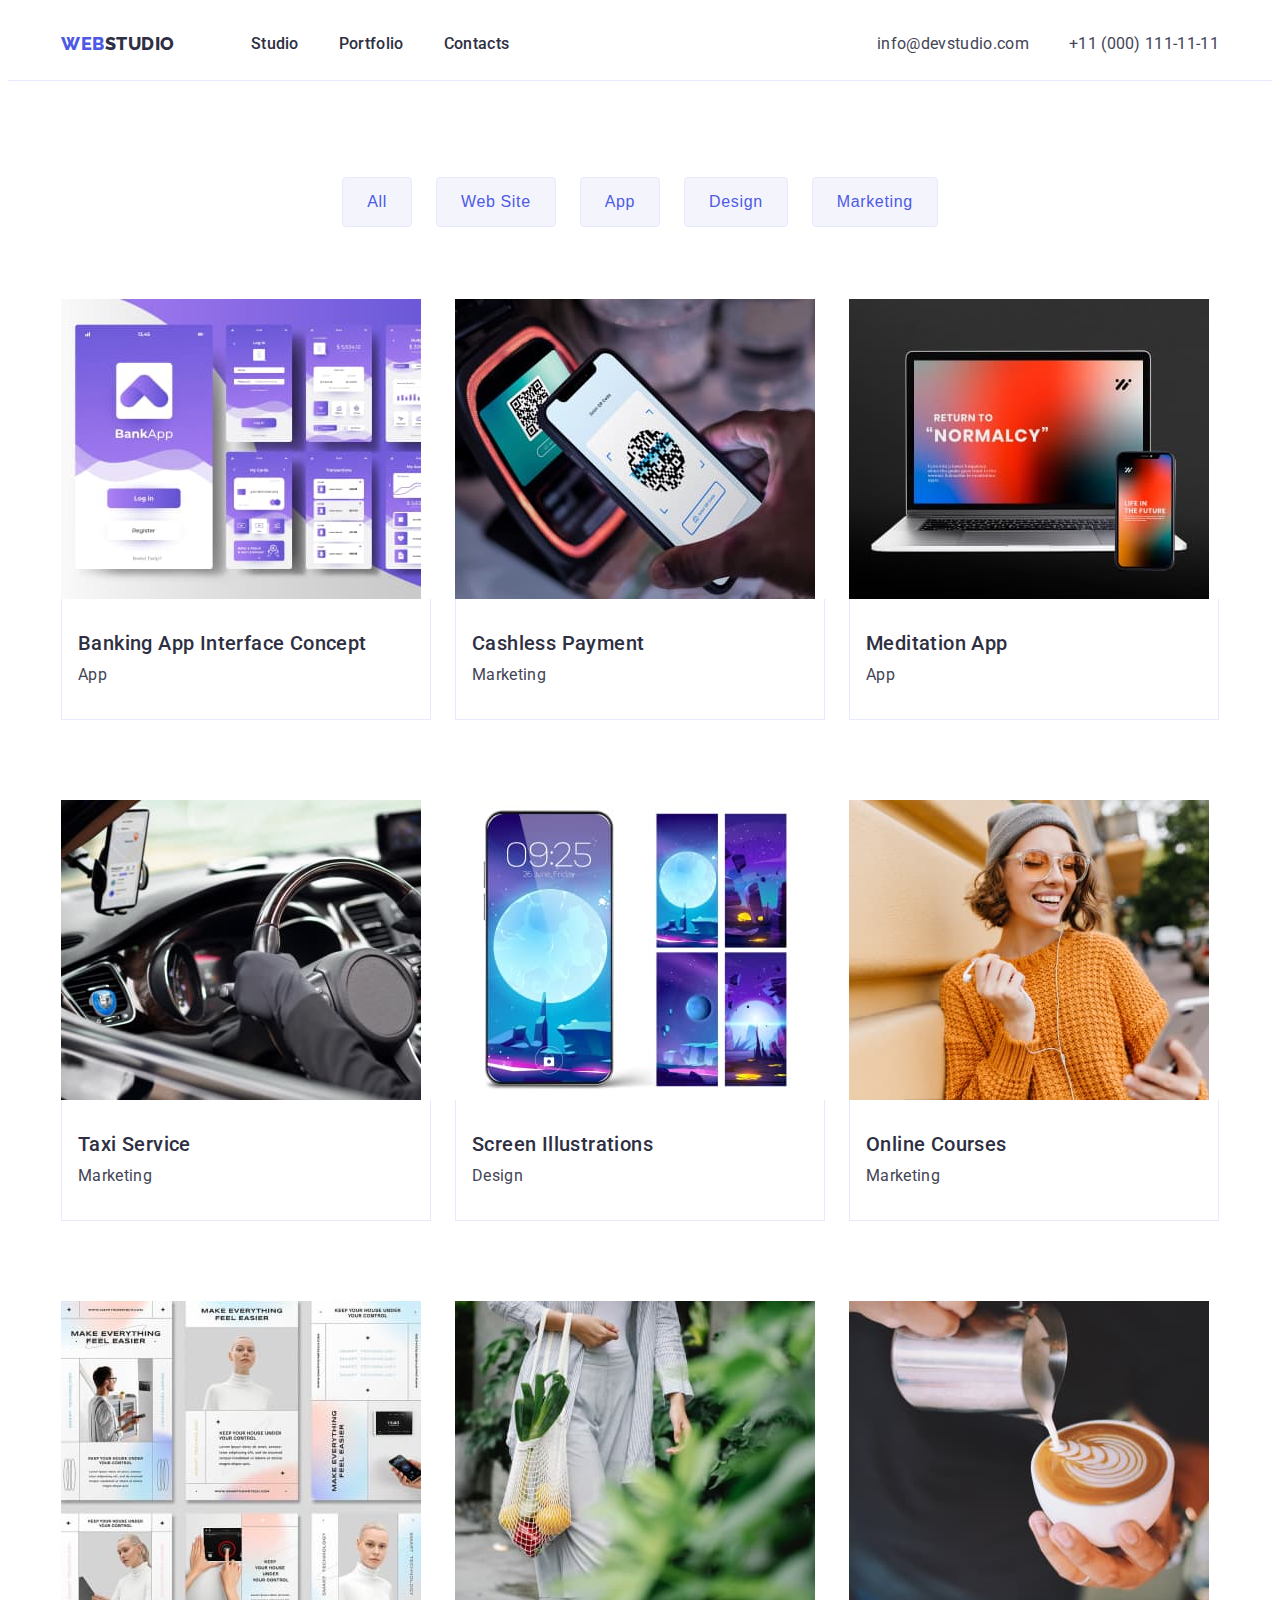
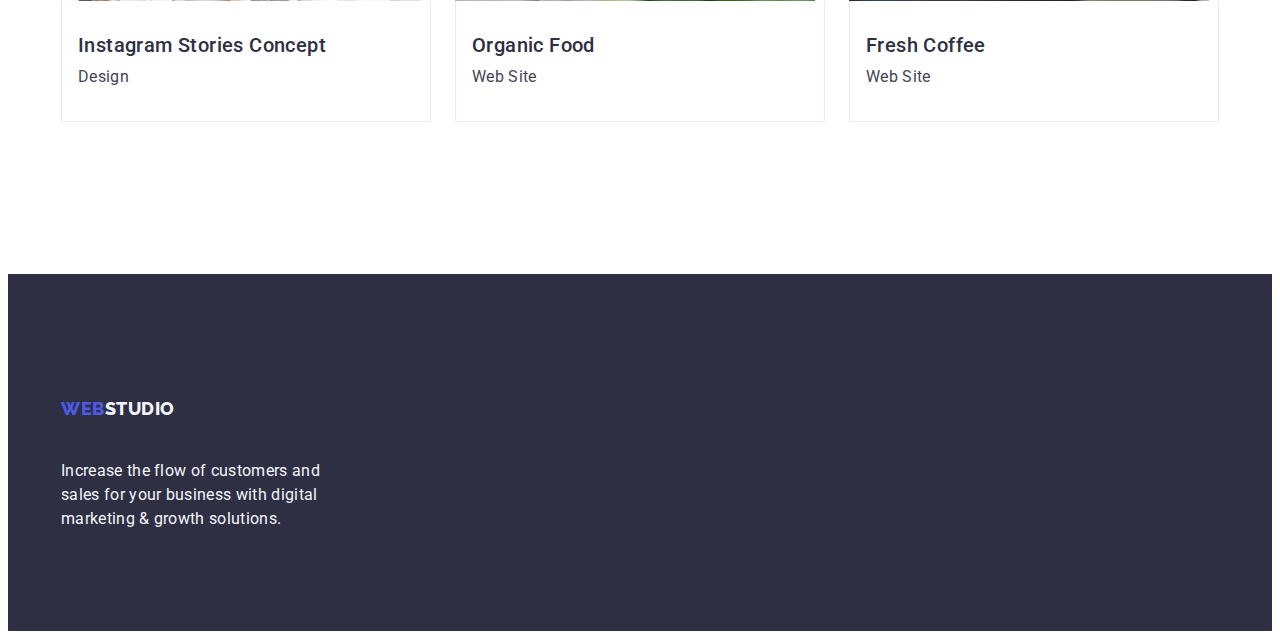
==== portfolio.html @ ce6504a1 "Initial commit" ====
<!DOCTYPE html>
<html lang="en">
  <head>
    <meta charset="UTF-8" />
    <meta name="viewport" content="width=device-width, initial-scale=1.0" />
    <link rel="preconnect" href="https://fonts.googleapis.com" />
    <link rel="preconnect" href="https://fonts.gstatic.com" crossorigin />
    <link href="https://fonts.googleapis.com/css2?family=Raleway:wght@800&family=Roboto:wght@400;500;700;900&display=swap"
      rel="stylesheet" />
      <link rel="stylesheet" href="https://cdnjs.cloudflare.com/ajax/libs/modern-normalize/2.0.0/modern-normalize.min.css"
        integrity="sha512-4xo8blKMVCiXpTaLzQSLSw3KFOVPWhm/TRtuPVc4WG6kUgjH6J03IBuG7JZPkcWMxJ5huwaBpOpnwYElP/m6wg=="
        crossorigin="anonymous" referrerpolicy="no-referrer" />
    <link rel="stylesheet" href="./css/styles.css" />
    <title>Document</title>
  </head>
  <body>
    <!--логотип, навігацію, меню користувача-->
  <header class="section-header">
    <div class="container header-container">
      <nav class="logo-list-container">
        <a class="logo link" href="./index.html">Web<span class="logo-dark">Studio</span></a>
  
        <ul class="list flex-cotainer-logo">
          <li class="list-text">
            <a class="link link-nav" href="./index.html">Studio</a>
          </li>
          <li class="list-text">
            <a class="link link-nav" href="./portfolio.html">Portfolio</a>
          </li>
          <li class="list-text"><a class="link link-nav" href="">Contacts</a></li>
        </ul>
      </nav>
      <address class="address">
        <ul class="flex-container-address">
          <li class="list-address">
            <a class="link link-address" href="mailto:info@devstudio.com">info@devstudio.com</a>
          </li>
          <li class="list-address">
            <a class="link link-address" href="tel:+110001111111">+11 (000) 111-11-11</a>
          </li>
        </ul>
      </address>
  
    </div>
  </header>

                         <!-- PORTFOLIO -->
    <main>
      <!-- PORTFOLIO FILTER -->
      <section class="section-portfolio">
        <div class="container container-portfolio">
        <h1 class="visually-hidden">Empty</h1>
        <ul class="list list-item-button">
          <li class="list-button"><button class="btn button-filter" type="button">All</button></li>
          <li class="list-button"><button class="btn button-filter" type="button">Web Site</button></li>
          <li class="list-button"><button class="btn button-filter" type="button">App</button></li>
          <li class="list-button"><button class="btn button-filter" type="button">Design</button></li>
          <li class="list-button">
            <button class="btn button-filter" type="button">Marketing</button>
          </li>
        </ul>

        <!-- PORTFOLIO PROJECT CARDS -->

        <ul class="list list-item-portfolio">
          <li class="list-box-portfolio">
            <a class="link" href="">
              <img
                src="./images/Port1.jpg"
                alt="Project Card 1"
                width="360"
                height="300"
              />
              <div class="portfolio-mark">
              <h2 class="portfolio-title">Banking App Interface Concept</h2>
              <p class="portfolio-title-text">App</p></div></a
            >
          </li>
          <li class="list-box-portfolio">
            <a class="link" href="">
              <img
                src="./images/Port2.jpg"
                alt="Project-Card-2"
                width="360"
                height="300"
              />
              <div class="portfolio-mark">
              <h2 class="portfolio-title">Cashless Payment</h2>
              <p class="portfolio-title-text">Marketing</p></div></a
            >
          </li>
          <li class="list-box-portfolio">
            <a class="link" href="">
              <img
                src="./images/Port3.jpg"
                alt="Project-Card-3"
                width="360"
                height="300"
              />
              <div class="portfolio-mark">
              <h2 class="portfolio-title">Meditation App</h2>
              <p class="portfolio-title-text">App</p></div></a
            >
          </li>
          <li class="list-box-portfolio">
            <a class="link" href="">
              <img
                src="./images/Port4.jpg"
                alt="Project-Card-4"
                width="360"
                height="300"
              />
              <div class="portfolio-mark">
              <h2 class="portfolio-title">Taxi Service</h2>
              <p class="portfolio-title-text">Marketing</p></div></a
            >
          </li>
          <li class="list-box-portfolio">
            <a class="link" href="">
              <img
                src="./images/Port5.jpg"
                alt="Project-Card-5"
                width="360"
                height="300"
              />
              <div class="portfolio-mark">
              <h2 class="portfolio-title">Screen Illustrations</h2>
              <p class="portfolio-title-text">Design</p></div></a
            >
          </li>
          <li class="list-box-portfolio">
            <a class="link" href="">
              <img
                src="./images/Port6.jpg"
                alt="Project-Card-6"
                width="360"
                height="300"
              />
              <div class="portfolio-mark">
              <h2 class="portfolio-title">Online Courses</h2>
              <p class="portfolio-title-text">Marketing</p></div></a
            >
          </li>
          <li class="list-box-portfolio">
            <a class="link" href="">
              <img
                src="./images/Port7.jpg"
                alt="Project-Card-7"
                width="360"
                height="300"
              />
              <div class="portfolio-mark">
              <h2 class="portfolio-title">Instagram Stories Concept</h2>
              <p class="portfolio-title-text">Design</p></div></a
            >
          </li>
          <li class="list-box-portfolio">
            <a class="link" href="">
              <img
                src="./images/Port8.jpg"
                alt="Project-Card-8"
                width="360"
                height="300"
              />
              <div class="portfolio-mark">
              <h2 class="portfolio-title">Organic Food</h2>
              <p class="portfolio-title-text">Web Site</p></div></a
            >
          </li>
          <li class="list-box-portfolio">
            <a class="link" href="">
              <img
                src="./images/Port9.jpg"
                alt="Project-Card-9"
                width="360"
                height="300"
              />
              <div class="portfolio-mark">
              <h2 class="portfolio-title">Fresh Coffee</h2>
              <p class="portfolio-title-text">Web Site</p></div></a
            >
          </li>
        </ul>
        </div>
      </section>
    </main>
                        <!-- FOOTER -->
    <!--копірайт, список посилань на соціальні мережі, контактні інформації-->
    <footer class="section-footer">
      <div class="container footer">
        <a class="logo logo-footer link" href="./index.html">Web<span class="logo-light">Studio</span></a>
        <p class="footer-text">
          Increase the flow of customers and sales for your business with digital
          marketing & growth solutions.
        </p>
      </div>
    </footer>
  </body>
</html>
---- css/styles.css ----
/* RESET START */
body {
    background-color: var(--background-color);
    font-family: 'Roboto', sans-serif;
    color: #434455;
} 

:root {
    --background-color: #FFFFFF;
    --color-brend: #4d5ae5;
    --color-brend-durck: #2e2f42;
    --color: #434455;
    --color-brend-light: #F4F4FD;
    --color-logo: #404bbf;
    --color-border: #E7E9FC;
}

h1, h2, h3, h4, h5, h6, p {
    margin: 0;
}
ol, ul {
    list-style: none;
    margin: 0;
    padding: 0;
}


img {
    display: block;
}


/* RESET END */

.container {
    width: 1158px;
    padding: 0 15px 0 15px;
    margin: 0 auto;
    
    
     

}

.btn {
        padding: 12px 24px;
        border-radius: 4px;
        border: 1px solid transparent;
        text-align: center;
        font-size: 16px;
        font-weight: 500;
        line-height: 1.5;
        letter-spacing: 0.04em;
        cursor: pointer;
}
           /* LOGO */

.section-header {
    border-bottom: 1px solid #e7e9fc;
}
.header-container {
    display: flex;
    justify-content: space-between;
    align-items: center;
}
        
.link {
    text-decoration: none;
}
.link-nav {
    display: block;
    padding: 24px 0;
    color: var(--color-brend-durck);
}
.list {
    display: flex;
    list-style: none;
    flex-wrap: wrap;
    gap: 24px;
}


.flex-cotainer-logo {
    gap: 40px;
    /* margin-right: 332px; */
}
.logo {
    color: var(--color-brend);
    font-family: 'Raleway', sans-serif;
    font-size: 18px;
    font-style: normal;
    font-weight: 800;
    line-height: 1.17;
    letter-spacing: 0.03em;
    text-transform: uppercase;
    padding: 24px 0;
    margin-right: 76px;
    
}

.logo-dark {
    color: var(--color-brend-durck);
}
.logo-light {
    color: #F4F4FD;
}
.logo-list-container {
    display: flex;
    align-items: center;

}

.logo:hover,
.logo-dark:hover,
.logo:focus,
.logo-dark:focus,
.link-nav:hover,
.link-nav:focus {
    color: var(--color-logo);
}

.footer:hover,
.logo:hover,
.footer:focus,
.logo:focus {color: var(--color-logo);
}


                  /* NAVIGATION */

.address {
    font-style: normal;
}
.flex-container-address {
    display: flex;
    margin-left: auto;
    gap: 40px;
}
.list-text {
    font-weight: 500;
    font-size: 16px;
    line-height: 1.5;
    letter-spacing: 0.02em;
    color: var(--color-brend-durck);
}

.list-address {
    
    font-size: 16px;
    line-height: 1.5;
    letter-spacing: 0.02em;
}
.link-address {
    display: block;
    padding: 24px 0px;
    color: var(--color);
}

.link-address:hover, 
.link-address:hover,
.link-address:focus, 
.link-adress:focus {
    color: #404bbf;
}



            /* FIRST SECTION */
   /* MAIN POSTER */

.section-first {
    padding: 188px 0;
    background-color: var(--color-brend-durck);
    
}
.main-box {
    display: block;
    /* padding-top: 188px;
    padding-bottom: 188px; */
    justify-content: center;
}

.main-title-bild {
        max-width: 496px;
        
        color: var(--WHITE, #FFF);
        text-align: center;
        font-size: 56px;
        font-style: normal;
        font-weight: 700;
        line-height: 1.07;
        letter-spacing: 0.02em;
        margin: 0 auto;
        margin-bottom: 48px;
        
        
}
.main-btn {
    display: block;
    min-width: 169px;
    height: 56px;
    border: none;
    background-color: #4D5AE5;
    color: #ffffff;
    padding: 16px 32px;  
    margin: 0 auto;
     
}

.main-btn:hover,
.main-btn:focus {
    background-color: #404BBF;
    cursor: pointer;
}     

               /* SECOND SECTION */

                  /* ABOUT US */

.section-second {
    padding: 120px 0;
    
}

.list-box-one {
    width: calc((100% - 24px * 3) / 4);


}
.visually-hidden {
    position: absolute;
    width: 1px;
    height: 1px;
    margin: -1px;
    border: 0;
    padding: 0;
    white-space: nowrap;
    clip-path: inset(100%);
    clip: rect(0 0 0 0);
    overflow: hidden;
}

.feature {
    text-align: center;
    font-weight: 500;
    font-size: 20px;
    line-height: 1.2;
    letter-spacing: 0.02em;
    color: var(--color-brend-durck);
    margin-bottom: 8px;
}
.feature-abot {
    text-align: left;
}
.feature-text {
    font-size: 16px;
    line-height: 1.5;
    letter-spacing: 0.02em;
    color: var(--color);
}





              /* THIRD SECTION */

             /* our mission */

.section-third {
    padding-bottom: 120px;
    
}
.our-mission-box {
    display: block;
        
}
.list-box {
    gap: 16px;
}

.list-box-promoution {
    width: calc((100% - 3 * 16px) / 3);
}
               



               /* FOURTH SECTION */

                  /* OUR TEAM */


.section-fourth {
    padding: 120px 0;
    background-color: var(--color-brend-light);
}
.our-team-container {
    display: block;
}

.our-tem-promoution {
    font-size: 36px;
    line-height: 1.11;
    text-align: center;
    letter-spacing: 0.02em;
    text-transform: capitalize;
    color: var(--color-brend-durck);
    margin-bottom: 72px;
}


.list-team-person {
    border-radius: 0px 0px 4px 4px;
    background-color: #FFFFFF;
    width: calc((100% - 24px * 3) / 4);
 
}
.info-team {
    padding: 32px 0;

}

.our-team-text {
    text-align: center;
    font-size: 16px;
    line-height: 1.5;
    letter-spacing: 0.02em;
    color: var(--color);
}

 /* FOOTER */
 
.section-footer {
    display: flex;
    padding: 100px 0;
    background-color: var(--color-brend-durck);
    justify-content: left;
}
 
.footer {
    
    display: block;

    
}

.logo-footer {
    display: inline-block;
    margin-bottom: 16px;
}
 .link-logo-light {
     color: #f4f4fd;
 }

 .footer-text {
    max-width: 264px;
    line-height: 1.5;
    color: var(--color-brend-light);
    letter-spacing: 0.02em;
 }
    
        /* BUTTONS */
        
.section-portfolio {
    display: block;
    padding-top: 96px;
    padding-bottom: 120px;
}
.container-portfolio {
    display: block;
    
}


.button-filter {
    background-color: var(--color-brend-light);
    color: var(--color-brend);
    border-color:  var(--color-border);
    
}
.list-item-button {
    display: flex;
    /* margin-top: 96px; */
    margin-bottom: 72px; 
    justify-content: center;
    
}
.list-button {
    /* width: calc((100% - 24px * 4) / 5); */
   }

.list-item-portfolio {
        column-gap: 24px;
        row-gap: 48px;
        justify-content: center;
        /* margin-bottom: 120px; */
}
.button-filter:hover,
.button-filter:focus {
    background: var(--OCEAN, #404BBF);
    color: #FFFFFF;
    border-color: transparent;
}

               /* LIST PORTFOLIO */


.list-box-portfolio {
    display: block;
    justify-content: center;
    padding-bottom: 32px;
    width: calc((100% - 24px * 2) / 3);
}


 .portfolio-title {
     font-weight: 500;
     font-size: 20px;
     line-height: 1.2;
     letter-spacing: 0.02em;
     color: var(--color-brend-durck);
     margin-bottom: 8px;
 }
 .portfolio-mark {
    padding: 32px 16px;
    border: 1px solid #e7e9fc;
    border-top: none;
 }

 .portfolio-title-text {
     font-size: 16px;
     line-height: 1.5;
     letter-spacing: 0.02em;
     color: var(--color);
 }


.we-are-title {
    font-weight: 500;
    font-size: 20px;
    line-height: 1.2;
    letter-spacing: 0.02em;
    color: var(--color-brend-durck);
}
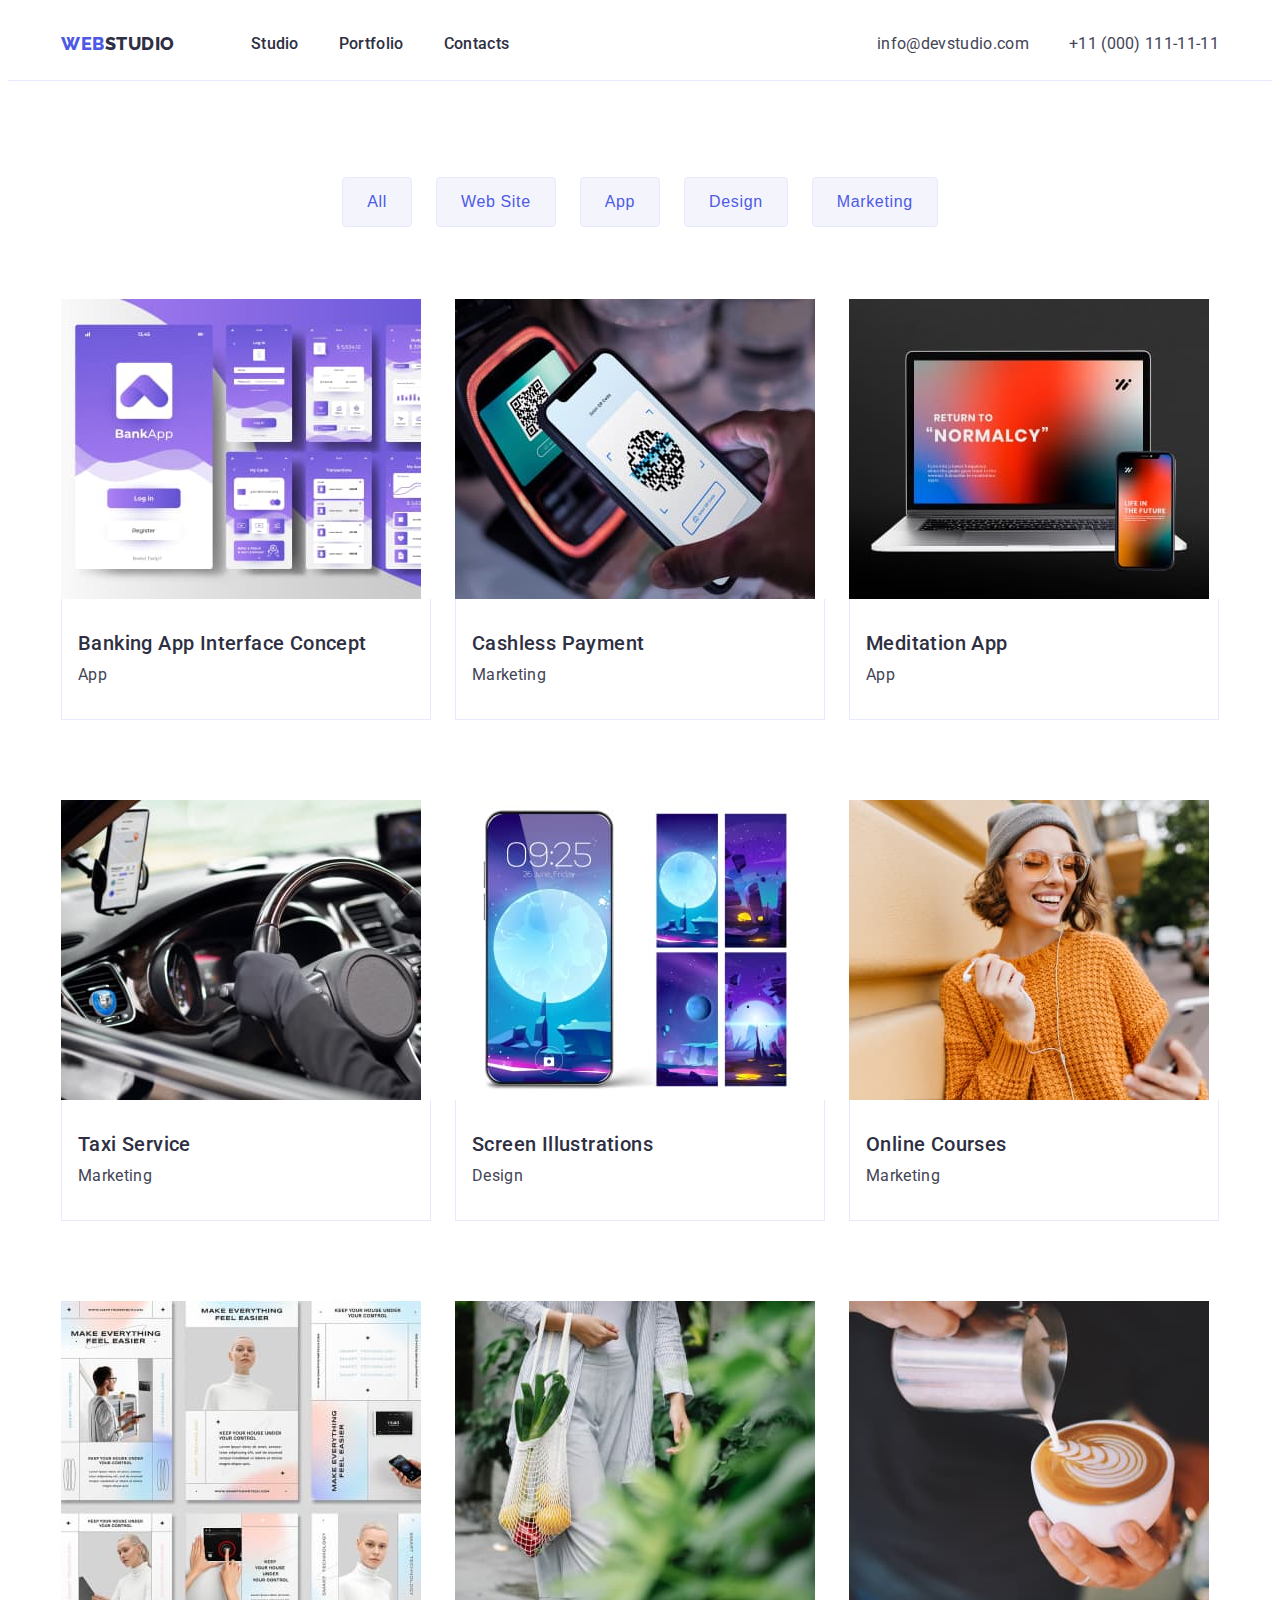
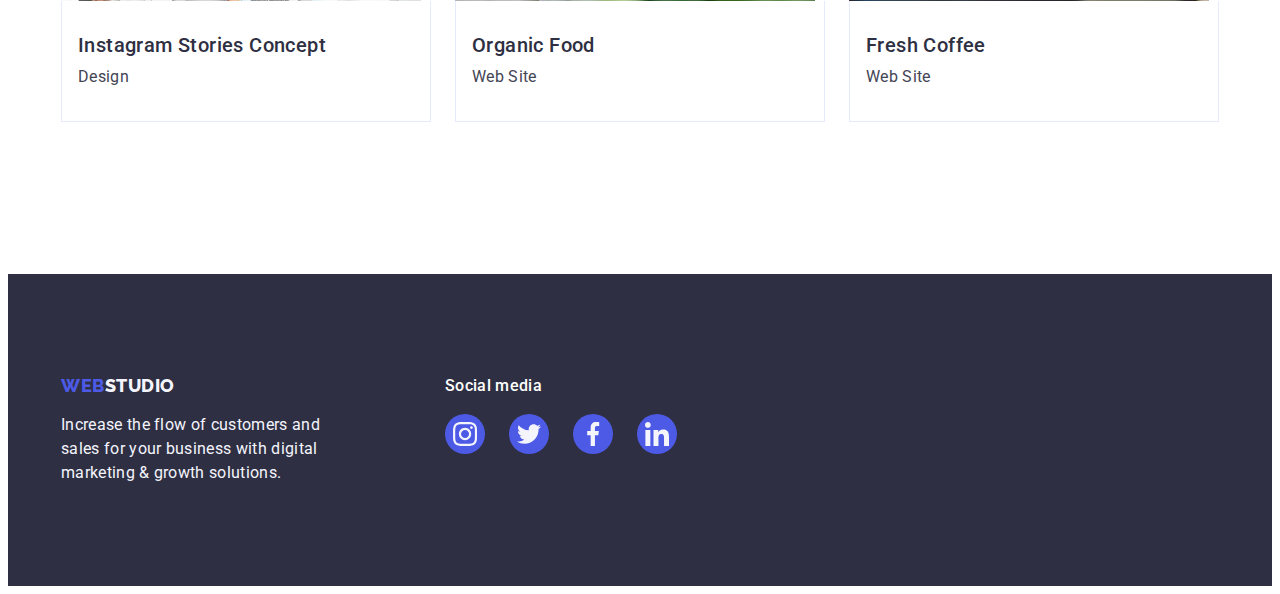
==== commit ffb9be63: "hw4-finished page 1" ====
--- a/portfolio.html
+++ b/portfolio.html
@@ -15,7 +15,7 @@
   </head>
   <body>
     <!--логотип, навігацію, меню користувача-->
-  <header class="section-header">
+  <header class="section section-header">
     <div class="container header-container">
       <nav class="logo-list-container">
         <a class="logo link" href="./index.html">Web<span class="logo-dark">Studio</span></a>
@@ -47,7 +47,7 @@
                          <!-- PORTFOLIO -->
     <main>
       <!-- PORTFOLIO FILTER -->
-      <section class="section-portfolio">
+      <section class="section section-portfolio">
         <div class="container container-portfolio">
         <h1 class="visually-hidden">Empty</h1>
         <ul class="list list-item-button">
@@ -186,13 +186,40 @@
     </main>
                         <!-- FOOTER -->
     <!--копірайт, список посилань на соціальні мережі, контактні інформації-->
-    <footer class="section-footer">
-      <div class="container footer">
-        <a class="logo logo-footer link" href="./index.html">Web<span class="logo-light">Studio</span></a>
-        <p class="footer-text">
-          Increase the flow of customers and sales for your business with digital
-          marketing & growth solutions.
-        </p>
+    <footer class="section section-footer">
+      <div class="container container-footer">
+        <div class="footer">
+          <a class="logo logo-footer link" href="./index.html">Web<span class="logo-light">Studio</span></a>
+          <p class="footer-text">
+            Increase the flow of customers and sales for your business with digital
+            marketing & growth solutions.
+          </p>
+        </div>
+        <div class="footer">
+          <p class="footer-text-social">Social media</p>
+          <ul class="list list-footer">
+            <li class="social-item-footer">
+              <svg class="social-icon" width="24" height="24">
+                <use href="./images/icons.svg#icon-instagram"></use>
+              </svg>
+            </li>
+            <li class="social-item-footer">
+              <svg class="social-icon" width="24" height="24">
+                <use href="./images/icons.svg#icon-twitter"></use>
+              </svg>
+            </li>
+            <li class="social-item-footer">
+              <svg class="social-icon" width="24" height="24">
+                <use href="./images/icons.svg#icon-facebook"></use>
+              </svg>
+            </li>
+            <li class="social-item-footer">
+              <svg class="social-icon" width="24" height="24">
+                <use href="./images/icons.svg#icon-linkedin"></use>
+              </svg>
+            </li>
+          </ul>
+        </div>
       </div>
     </footer>
   </body>
--- a/css/styles.css
+++ b/css/styles.css
@@ -14,6 +14,9 @@
     --color-brend-light: #F4F4FD;
     --color-logo: #404bbf;
     --color-border: #E7E9FC;
+    --color-gray: rgba(46, 47, 66, 0.70);
+    --color-icon: #8e8f99;
+    --color-sotial-footer: #31d0aa;
 }
 
 h1, h2, h3, h4, h5, h6, p {
@@ -30,19 +33,25 @@
     display: block;
 }
 
-
+.icon-big {
+    margin: 0 auto;
+}
+.icons-box {
+    display: flex;
+    justify-content: center;
+    align-items: center;
+}
 /* RESET END */
 
 .container {
     width: 1158px;
     padding: 0 15px 0 15px;
     margin: 0 auto;
-    
-    
-     
-
-}
-
+}
+.section {
+    max-width: 1440px;
+    margin: 0 auto;
+}
 .btn {
         padding: 12px 24px;
         border-radius: 4px;
@@ -83,7 +92,7 @@
 
 .flex-cotainer-logo {
     gap: 40px;
-    /* margin-right: 332px; */
+   
 }
 .logo {
     color: var(--color-brend);
@@ -172,12 +181,14 @@
 .section-first {
     padding: 188px 0;
     background-color: var(--color-brend-durck);
-    
+    background-image: linear-gradient(var(--color-gray), var(--color-gray) ), url('../images/people-office\ 1.jpg');
+    background-repeat: no-repeat;
+    background-position: center;
+    background-size: cover;
 }
 .main-box {
     display: block;
-    /* padding-top: 188px;
-    padding-bottom: 188px; */
+ 
     justify-content: center;
 }
 
@@ -205,6 +216,7 @@
     color: #ffffff;
     padding: 16px 32px;  
     margin: 0 auto;
+    box-shadow: 0px 4px 4px 0px rgba(0, 0, 0, 0.15);
      
 }
 
@@ -222,8 +234,16 @@
     padding: 120px 0;
     
 }
-
+.icons-box-one {
+    width: 264px;
+    height: 112px;
+    margin-bottom: 8px;
+    border-radius: 4px;
+    background-color: var(--color-brend-light);
+    
+}
 .list-box-one {
+    display: block;
     width: calc((100% - 24px * 3) / 4);
 
 
@@ -315,21 +335,69 @@
     border-radius: 0px 0px 4px 4px;
     background-color: #FFFFFF;
     width: calc((100% - 24px * 3) / 4);
+    box-shadow: 0px 2px 1px 0px  rgba(46, 47, 66, 0.08), 0px 1px 1px 0px rgba(46, 47, 66, 0.16), 0px 1px 6px 0px rgba(46, 47, 66, 0.08);
  
 }
 .info-team {
     padding: 32px 0;
 
 }
-
+.list-icons {
+    display: flex;
+    justify-content: center;
+
+}
+.social-item {
+    display: flex;
+    justify-content: center;
+    align-items: center;
+    width: 40px;
+    height: 40px;
+    border-radius: 50%;
+    background-color: #4D5AE5;
+}
 .our-team-text {
     text-align: center;
     font-size: 16px;
     line-height: 1.5;
     letter-spacing: 0.02em;
     color: var(--color);
-}
-
+    margin-bottom: 8px;
+}
+.social-icon {
+   fill: var(--color-brend-light)   
+}
+.social-item:hover,
+.social-item:focus{
+    background-color: var(--color-logo);
+}
+
+/* SECTION COSTUMERS */
+
+.costumerc-item {
+    width: 168px;
+    height: 88px; 
+}
+.costumers-link {
+    display: flex;
+    width: 100%;
+    height: 100%;
+    color: var(--color-icon);
+    justify-content: center;
+    align-items: center;
+    border-radius: 4px;
+    border: 1px solid var(--color-icon);
+}
+.costumers-icon {
+    
+    fill: currentColor;
+}
+
+.costumers-link:hover,
+.costumers-link:focus {
+    color: var(--color-logo);
+    border: 1px solid var(--color-logo);
+}
  /* FOOTER */
  
 .section-footer {
@@ -337,21 +405,29 @@
     padding: 100px 0;
     background-color: var(--color-brend-durck);
     justify-content: left;
+    align-items: center;
+}
+.container-footer {
+    display: flex;
+    justify-content: left;
+    align-items: center;
+    gap: 120px;
 }
  
-.footer {
-    
-    display: block;
-
-    
+.footer {    
+    display: block;   
 }
 
 .logo-footer {
     display: inline-block;
+    padding: 0 0;
     margin-bottom: 16px;
 }
  .link-logo-light {
      color: #f4f4fd;
+ }
+ .list-footer {
+    margin-bottom: 32px;
  }
 
  .footer-text {
@@ -360,6 +436,31 @@
     color: var(--color-brend-light);
     letter-spacing: 0.02em;
  }
+ .footer-text-social {
+    color: var(--background-color);
+    font-size: 16px;
+    font-weight: 500;
+    line-height: 24px;
+    letter-spacing: 0.32px;
+    margin-bottom: 16px;
+ }
+ .social-item-footer {
+    display: flex;
+    justify-content: center;
+    align-items: center;
+    width: 40px;
+    height: 40px;
+    border-radius: 50%;
+    background-color: var(--color-brend);
+ }
+
+ .social-item-footer:hover,
+ .social-item-footer:focus {
+    background-color: var(--color-sotial-footer);
+
+ }
+
+ 
     
         /* BUTTONS */
         
@@ -382,20 +483,17 @@
 }
 .list-item-button {
     display: flex;
-    /* margin-top: 96px; */
     margin-bottom: 72px; 
     justify-content: center;
     
 }
-.list-button {
-    /* width: calc((100% - 24px * 4) / 5); */
-   }
+
 
 .list-item-portfolio {
         column-gap: 24px;
         row-gap: 48px;
         justify-content: center;
-        /* margin-bottom: 120px; */
+    
 }
 .button-filter:hover,
 .button-filter:focus {
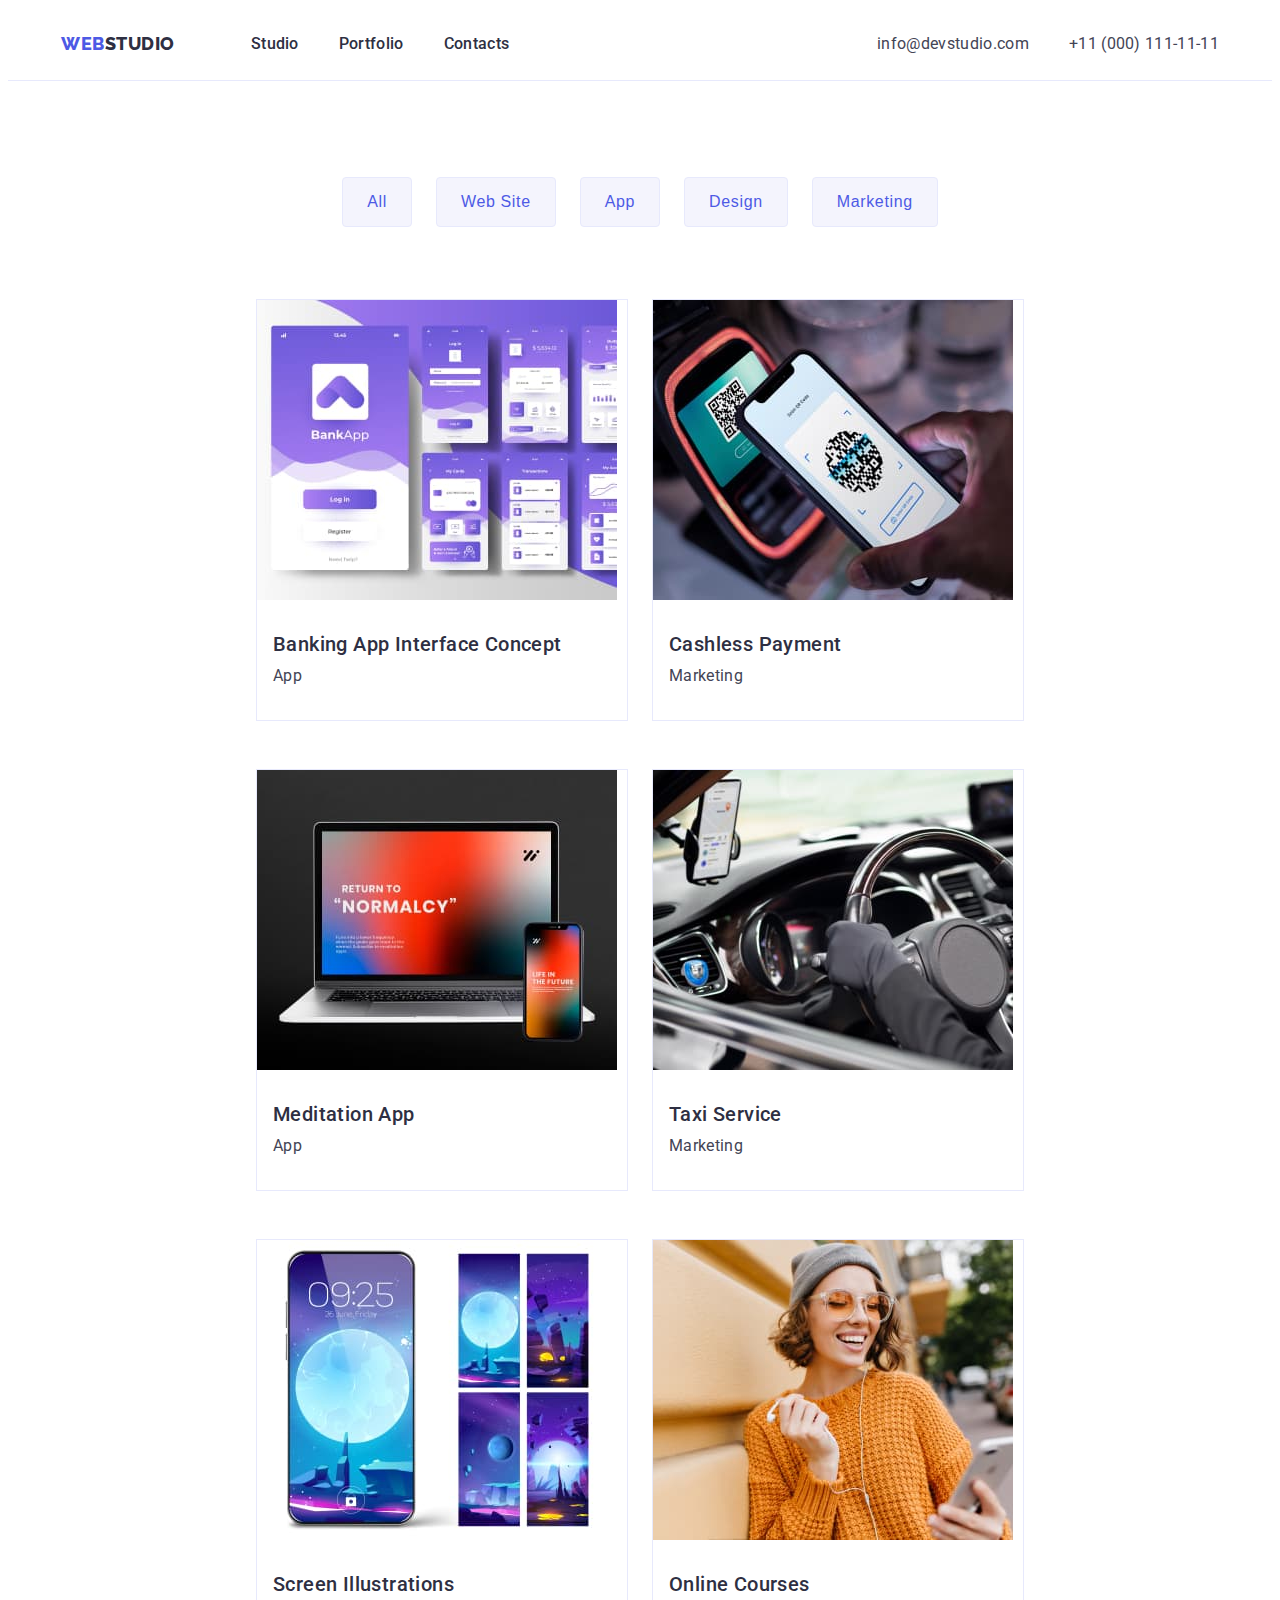
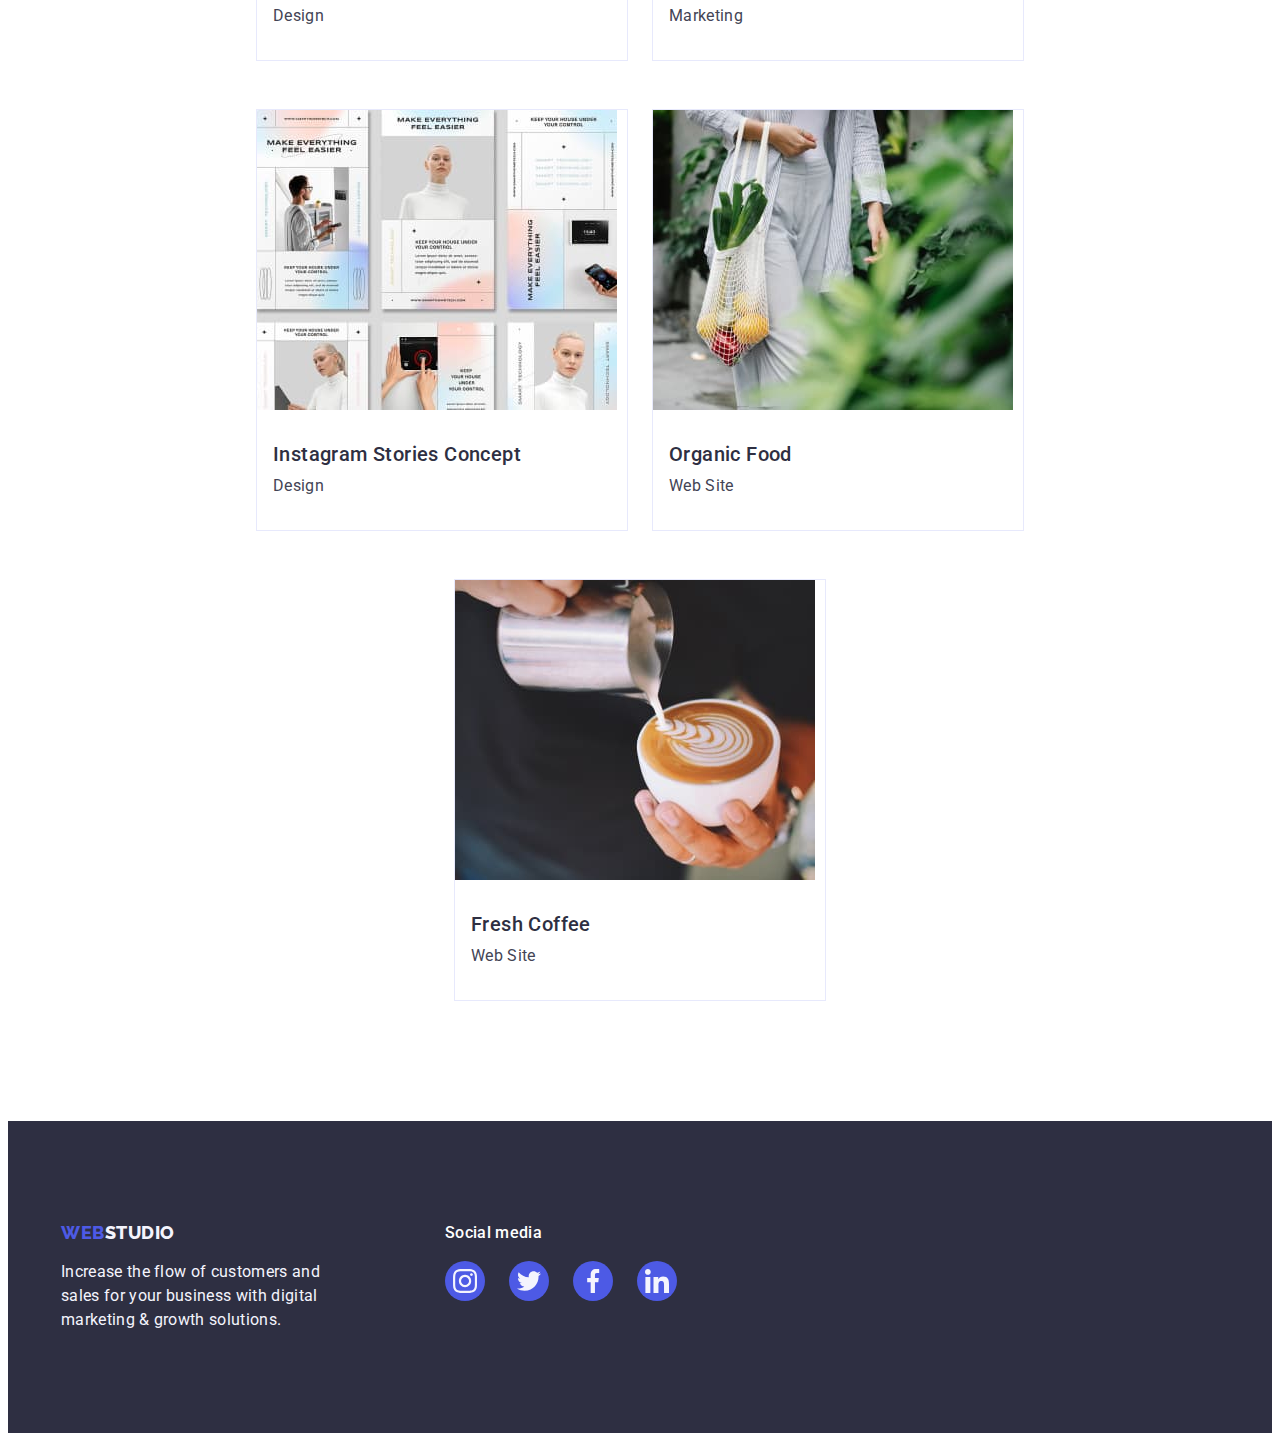
==== commit 3fc971bf: "hw4-overlay" ====
--- a/portfolio.html
+++ b/portfolio.html
@@ -65,25 +65,44 @@
         <ul class="list list-item-portfolio">
           <li class="list-box-portfolio">
             <a class="link" href="">
-              <img
+               <div class="portfolio-wrapper">
+                <img 
                 src="./images/Port1.jpg"
                 alt="Project Card 1"
                 width="360"
                 height="300"
               />
+                <div class="overlay">
+                 <p class="overlay-text">
+                  14 Stylish and User-Friendly App Design Concepts · Task Manager App · Calorie Tracker App · Exotic Fruit Ecommerce App ·
+                  Cloud Storage App
+                 </p>
+                </div>
+               </div>
               <div class="portfolio-mark">
               <h2 class="portfolio-title">Banking App Interface Concept</h2>
-              <p class="portfolio-title-text">App</p></div></a
-            >
-          </li>
-          <li class="list-box-portfolio">
-            <a class="link" href="">
+              <p class="portfolio-title-text">App</p>
+            </div>
+            </a
+            >
+          </li>
+          <li class="list-box-portfolio">
+            <a class="link" href="">
+              <div class="portfolio-wrapper">
               <img
                 src="./images/Port2.jpg"
                 alt="Project-Card-2"
                 width="360"
                 height="300"
               />
+              <div class="overlay">
+                <p class="overlay-text">
+                  14 Stylish and User-Friendly App Design Concepts · Task Manager App · Calorie Tracker App · Exotic Fruit Ecommerce
+                  App ·
+                  Cloud Storage App
+                </p>
+              </div>
+              </div>
               <div class="portfolio-mark">
               <h2 class="portfolio-title">Cashless Payment</h2>
               <p class="portfolio-title-text">Marketing</p></div></a
@@ -91,12 +110,21 @@
           </li>
           <li class="list-box-portfolio">
             <a class="link" href="">
+              <div class="portfolio-wrapper">
               <img
                 src="./images/Port3.jpg"
                 alt="Project-Card-3"
                 width="360"
                 height="300"
               />
+              <div class="overlay">
+                <p class="overlay-text">
+                  14 Stylish and User-Friendly App Design Concepts · Task Manager App · Calorie Tracker App · Exotic Fruit Ecommerce
+                  App ·
+                  Cloud Storage App
+                </p>
+              </div>
+              </div>
               <div class="portfolio-mark">
               <h2 class="portfolio-title">Meditation App</h2>
               <p class="portfolio-title-text">App</p></div></a
@@ -104,12 +132,21 @@
           </li>
           <li class="list-box-portfolio">
             <a class="link" href="">
+              <div class="portfolio-wrapper">
               <img
                 src="./images/Port4.jpg"
                 alt="Project-Card-4"
                 width="360"
                 height="300"
               />
+              <div class="overlay">
+                <p class="overlay-text">
+                  14 Stylish and User-Friendly App Design Concepts · Task Manager App · Calorie Tracker App · Exotic Fruit Ecommerce
+                  App ·
+                  Cloud Storage App
+                </p>
+              </div>
+              </div>
               <div class="portfolio-mark">
               <h2 class="portfolio-title">Taxi Service</h2>
               <p class="portfolio-title-text">Marketing</p></div></a
@@ -117,12 +154,21 @@
           </li>
           <li class="list-box-portfolio">
             <a class="link" href="">
+              <div class="portfolio-wrapper">
               <img
                 src="./images/Port5.jpg"
                 alt="Project-Card-5"
                 width="360"
                 height="300"
               />
+              <div class="overlay">
+                <p class="overlay-text">
+                  14 Stylish and User-Friendly App Design Concepts · Task Manager App · Calorie Tracker App · Exotic Fruit Ecommerce
+                  App ·
+                  Cloud Storage App
+                </p>
+              </div>
+              </div>
               <div class="portfolio-mark">
               <h2 class="portfolio-title">Screen Illustrations</h2>
               <p class="portfolio-title-text">Design</p></div></a
@@ -130,12 +176,21 @@
           </li>
           <li class="list-box-portfolio">
             <a class="link" href="">
+              <div class="portfolio-wrapper">
               <img
                 src="./images/Port6.jpg"
                 alt="Project-Card-6"
                 width="360"
                 height="300"
               />
+              <div class="overlay">
+                <p class="overlay-text">
+                  14 Stylish and User-Friendly App Design Concepts · Task Manager App · Calorie Tracker App · Exotic Fruit Ecommerce
+                  App ·
+                  Cloud Storage App
+                </p>
+              </div>
+              </div>
               <div class="portfolio-mark">
               <h2 class="portfolio-title">Online Courses</h2>
               <p class="portfolio-title-text">Marketing</p></div></a
@@ -143,12 +198,21 @@
           </li>
           <li class="list-box-portfolio">
             <a class="link" href="">
+              <div class="portfolio-wrapper">
               <img
                 src="./images/Port7.jpg"
                 alt="Project-Card-7"
                 width="360"
                 height="300"
               />
+              <div class="overlay">
+                <p class="overlay-text">
+                  14 Stylish and User-Friendly App Design Concepts · Task Manager App · Calorie Tracker App · Exotic Fruit Ecommerce
+                  App ·
+                  Cloud Storage App
+                </p>
+              </div>
+              </div>
               <div class="portfolio-mark">
               <h2 class="portfolio-title">Instagram Stories Concept</h2>
               <p class="portfolio-title-text">Design</p></div></a
@@ -156,12 +220,21 @@
           </li>
           <li class="list-box-portfolio">
             <a class="link" href="">
+              <div class="portfolio-wrapper">
               <img
                 src="./images/Port8.jpg"
                 alt="Project-Card-8"
                 width="360"
                 height="300"
               />
+              <div class="overlay">
+                <p class="overlay-text">
+                  14 Stylish and User-Friendly App Design Concepts · Task Manager App · Calorie Tracker App · Exotic Fruit Ecommerce
+                  App ·
+                  Cloud Storage App
+                </p>
+              </div>
+              </div>
               <div class="portfolio-mark">
               <h2 class="portfolio-title">Organic Food</h2>
               <p class="portfolio-title-text">Web Site</p></div></a
@@ -169,12 +242,21 @@
           </li>
           <li class="list-box-portfolio">
             <a class="link" href="">
+              <div class="portfolio-wrapper">
               <img
                 src="./images/Port9.jpg"
                 alt="Project-Card-9"
                 width="360"
                 height="300"
               />
+              <div class="overlay">
+                <p class="overlay-text">
+                  14 Stylish and User-Friendly App Design Concepts · Task Manager App · Calorie Tracker App · Exotic Fruit Ecommerce
+                  App ·
+                  Cloud Storage App
+                </p>
+              </div>
+              </div>
               <div class="portfolio-mark">
               <h2 class="portfolio-title">Fresh Coffee</h2>
               <p class="portfolio-title-text">Web Site</p></div></a
--- a/css/styles.css
+++ b/css/styles.css
@@ -17,6 +17,7 @@
     --color-gray: rgba(46, 47, 66, 0.70);
     --color-icon: #8e8f99;
     --color-sotial-footer: #31d0aa;
+    --color-modal-window: #fcfcfc;
 }
 
 h1, h2, h3, h4, h5, h6, p {
@@ -75,13 +76,11 @@
 }
         
 .link {
+
     text-decoration: none;
 }
-.link-nav {
-    display: block;
-    padding: 24px 0;
-    color: var(--color-brend-durck);
-}
+
+
 .list {
     display: flex;
     list-style: none;
@@ -105,6 +104,10 @@
     text-transform: uppercase;
     padding: 24px 0;
     margin-right: 76px;
+    transition-property: color;
+    transition-duration: 250ms;
+    transition-timing-function: cubic-bezier(0.4, 0, 0.2, 1);
+    transition-delay: 0;
     
 }
 
@@ -147,15 +150,49 @@
     gap: 40px;
 }
 .list-text {
+    position: relative;
     font-weight: 500;
     font-size: 16px;
     line-height: 1.5;
     letter-spacing: 0.02em;
     color: var(--color-brend-durck);
 }
+.link-nav {
+    display: block;
+    padding: 24px 0;
+    color: var(--color-brend-durck);
+    transition-property: color;
+    transition-duration: 250ms;
+    transition-timing-function: cubic-bezier(0.4, 0, 0.2, 1);
+    transition-delay: 0;
+}
+
+.link-nav::after {
+    display: block;
+    content: "";
+    width: 100%;
+    height: 4px;
+    border-radius: 2px;
+    background-color: transparent;
+    position: absolute;
+    bottom: 0;
+    left: 0;
+    transition-property: background-color;
+    transition-duration: 250ms;
+    transition-timing-function: cubic-bezier(0.4, 0, 0.2, 1);
+    transition-delay: 0;
+}
+.link-nav:hover::after,
+.link-nav:focus::after,
+.link-nav:active::after {
+    background-color: var(--color-logo);
+}
 
 .list-address {
-    
+    transition-property: color;
+    transition-duration: 250ms;
+    transition-timing-function: cubic-bezier(0.4, 0, 0.2, 1);
+    transition-delay: 0;
     font-size: 16px;
     line-height: 1.5;
     letter-spacing: 0.02em;
@@ -217,6 +254,10 @@
     padding: 16px 32px;  
     margin: 0 auto;
     box-shadow: 0px 4px 4px 0px rgba(0, 0, 0, 0.15);
+    transition-property: color;
+    transition-duration: 250ms;
+    transition-timing-function: cubic-bezier(0.4, 0, 0.2, 1);
+    transition-delay: 0;
      
 }
 
@@ -355,6 +396,10 @@
     height: 40px;
     border-radius: 50%;
     background-color: #4D5AE5;
+    transition-property: background-color;
+    transition-duration: 250ms;
+    transition-timing-function: cubic-bezier(0.4, 0, 0.2, 1);
+    transition-delay: 0;
 }
 .our-team-text {
     text-align: center;
@@ -387,6 +432,10 @@
     align-items: center;
     border-radius: 4px;
     border: 1px solid var(--color-icon);
+    transition-property: color, border;
+    transition-duration: 250ms;
+    transition-timing-function: cubic-bezier(0.4, 0, 0.2, 1);
+    transition-delay: 0;
 }
 .costumers-icon {
     
@@ -452,6 +501,10 @@
     height: 40px;
     border-radius: 50%;
     background-color: var(--color-brend);
+    transition-property: background-color;
+    transition-duration: 250ms;
+    transition-timing-function: cubic-bezier(0.4, 0, 0.2, 1);
+    transition-delay: 0;
  }
 
  .social-item-footer:hover,
@@ -479,6 +532,10 @@
     background-color: var(--color-brend-light);
     color: var(--color-brend);
     border-color:  var(--color-border);
+    transition-property: color, background, border-color;
+    transition-duration: 250ms;
+    transition-timing-function: cubic-bezier(0.4, 0, 0.2, 1);
+    transition-delay: 0;
     
 }
 .list-item-button {
@@ -510,9 +567,56 @@
     justify-content: center;
     padding-bottom: 32px;
     width: calc((100% - 24px * 2) / 3);
-}
-
-
+    border: 1px solid var(--color-border);
+
+    transition-property: border-color, box-shadow;
+    transition-duration: 250ms;
+    transition-timing-function: cubic-bezier(0.4, 0, 0.2, 1);
+    transition-delay: 0;
+}
+
+.list-box-portfolio:hover,
+.list-box-portfolio:focus {
+    border-color: var(--color-brend-light);
+    box-shadow: 0px 2px 1px 0px rgba(46, 47, 66, 0.08), 0px 1px 1px 0px rgba(46, 47, 66, 0.16), 0px 1px 6px 0px rgba(46, 47, 66, 0.08);
+}
+.list-box-portfolio:hover .overlay {
+    transform: translateY(0%);
+}
+.portfolio-wrapper {
+    position: relative;
+    margin-bottom: 32px;
+    overflow: hidden;
+
+}
+
+.overlay {
+    position: absolute;
+    transform: translateY(100%);
+    transition: transform 400ms ease;
+    
+    opacity: 1;
+    /* display: flex;
+    align-items: center;
+    justify-content: center; */
+    top: 0;
+    left: 0;
+    width: 100%;
+    height: 100%;
+
+    background: var(--color-brend);
+    padding: 40px 32px;
+
+
+}
+
+.overlay-text {
+    color: var(--color-brend-light);
+    font-size: 16px;
+    font-weight: 400;
+    line-height: 1.5;
+    letter-spacing: 0.02em;
+}
  .portfolio-title {
      font-weight: 500;
      font-size: 20px;
@@ -521,10 +625,12 @@
      color: var(--color-brend-durck);
      margin-bottom: 8px;
  }
+
+ 
  .portfolio-mark {
-    padding: 32px 16px;
-    border: 1px solid #e7e9fc;
-    border-top: none;
+    padding: 0 16px;
+    /* border: 1px solid #e7e9fc;
+    border-top: none; */
  }
 
  .portfolio-title-text {
@@ -543,9 +649,67 @@
     color: var(--color-brend-durck);
 }
 
+
+   /* MODAL WINDOW */
+
+
+.backdrop {
+   position: fixed;
+   top: 0;
+   left: 0;
+   width: 100%;
+   height: 100%;
+   background-color: rgba(46, 47, 66, 0.40);
+   transition: opacity 400ms linear, visibility 400ms linear;
    
-
-
-
-
+}
+.backdrop.is-hidden {
+    opacity: 0;
+    pointer-events: none;
+    visibility: hidden;
+    transition-delay: 400ms;
+}
+
+.modal {
+    position: absolute;
+    top: 50%;
+    left: 50%;
+    transform: translateX(-50%) translateY(-50%) scale(1);
+    width: 408px;
+    min-height: 584px;
+    flex-shrink: 0;
+    border-radius: 4px;
+    background-color: var(--color-modal-window);
+    transition-property: transform;
+    transition-duration: 250ms;
+    transition-timing-function: cubic-bezier(0.4, 0, 0.2, 1);
+    transition-delay: 400ms;
+    
+
+}
+
+.backdrop.is-hidden .modal {
+    transform: translateX(-50%) translateY(-50%) scale(0.4);
+    transition-delay: 0ms;
+}
+.modal-btn {
+   position: absolute;
+   top: 24px;
+   right: 24px;
+   display: flex; 
+   justify-content: center;
+   align-items: center;
+   padding: 0;
+   background-color: transparent;
+   width: 24px;
+   height: 24px;
+   border: none;
+   border-radius: 50%;
+
+
+}
+
+.modal-btn-icon {
+
+}
     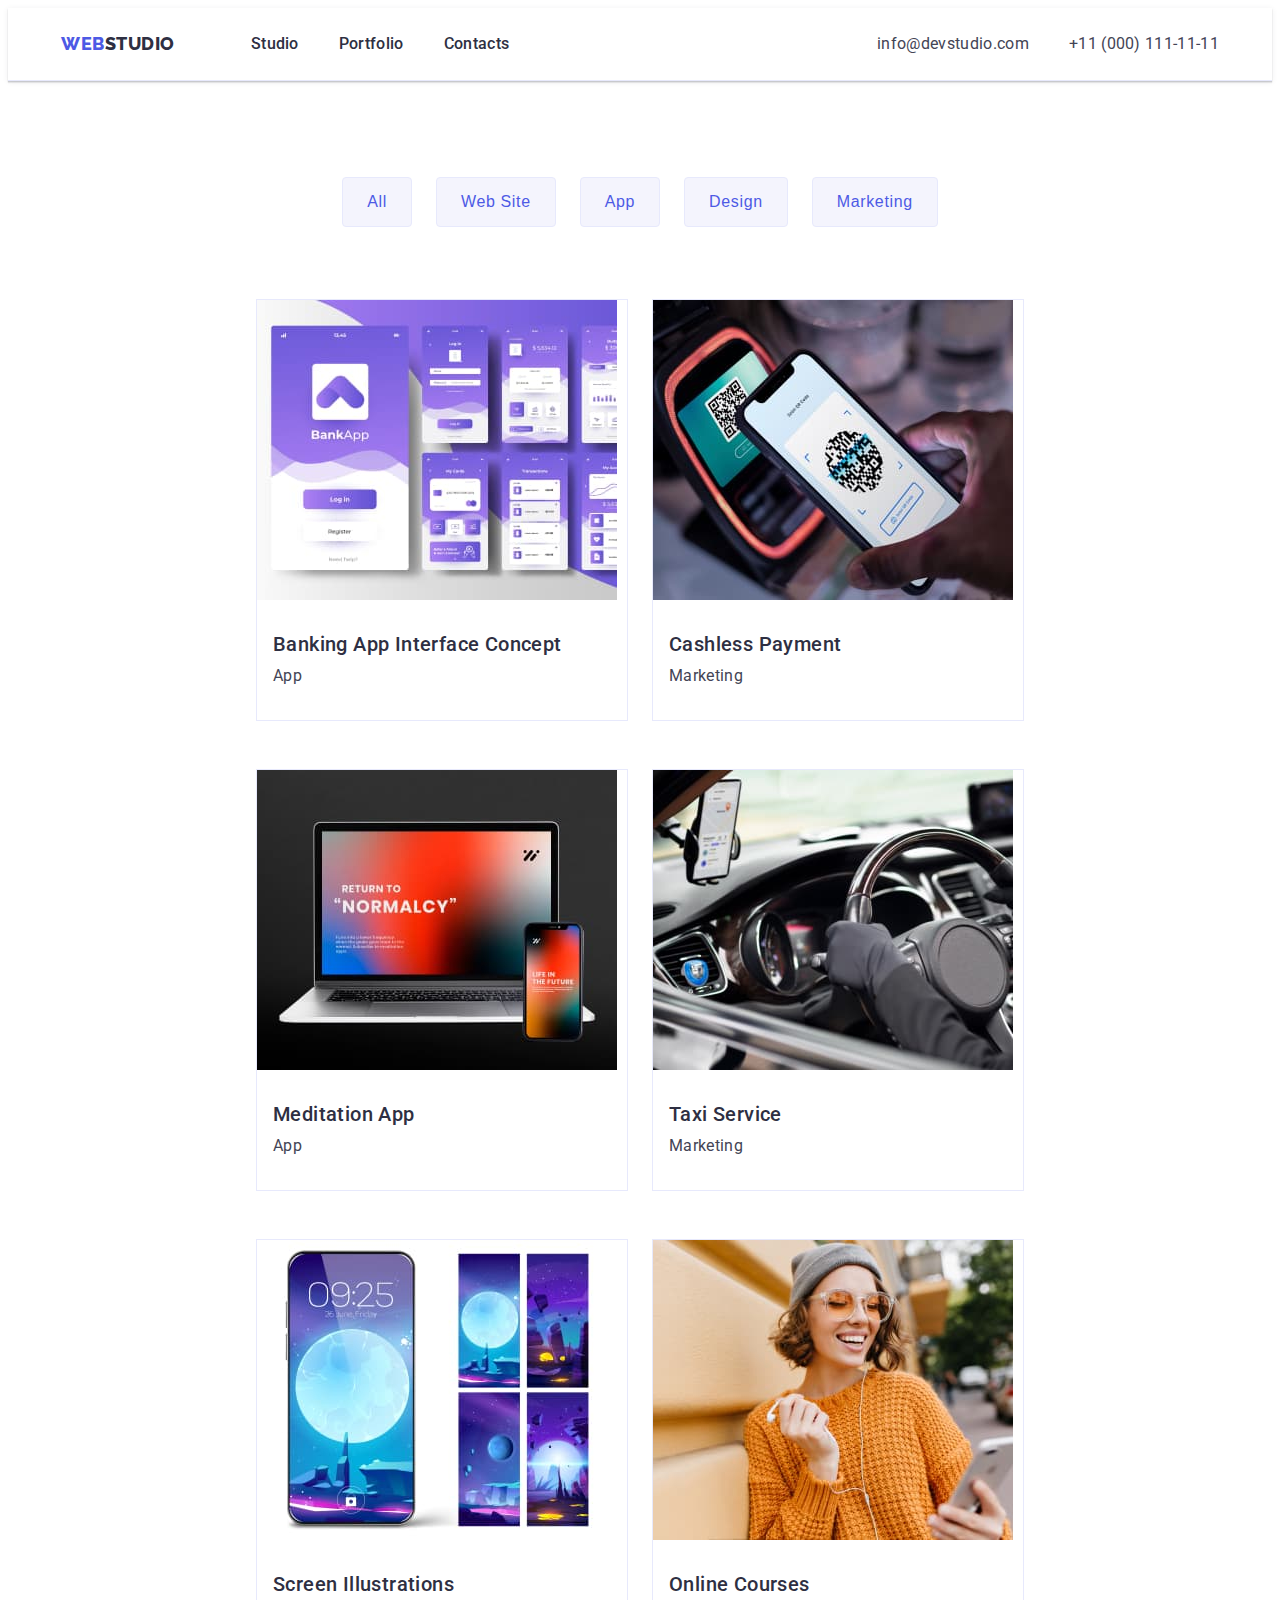
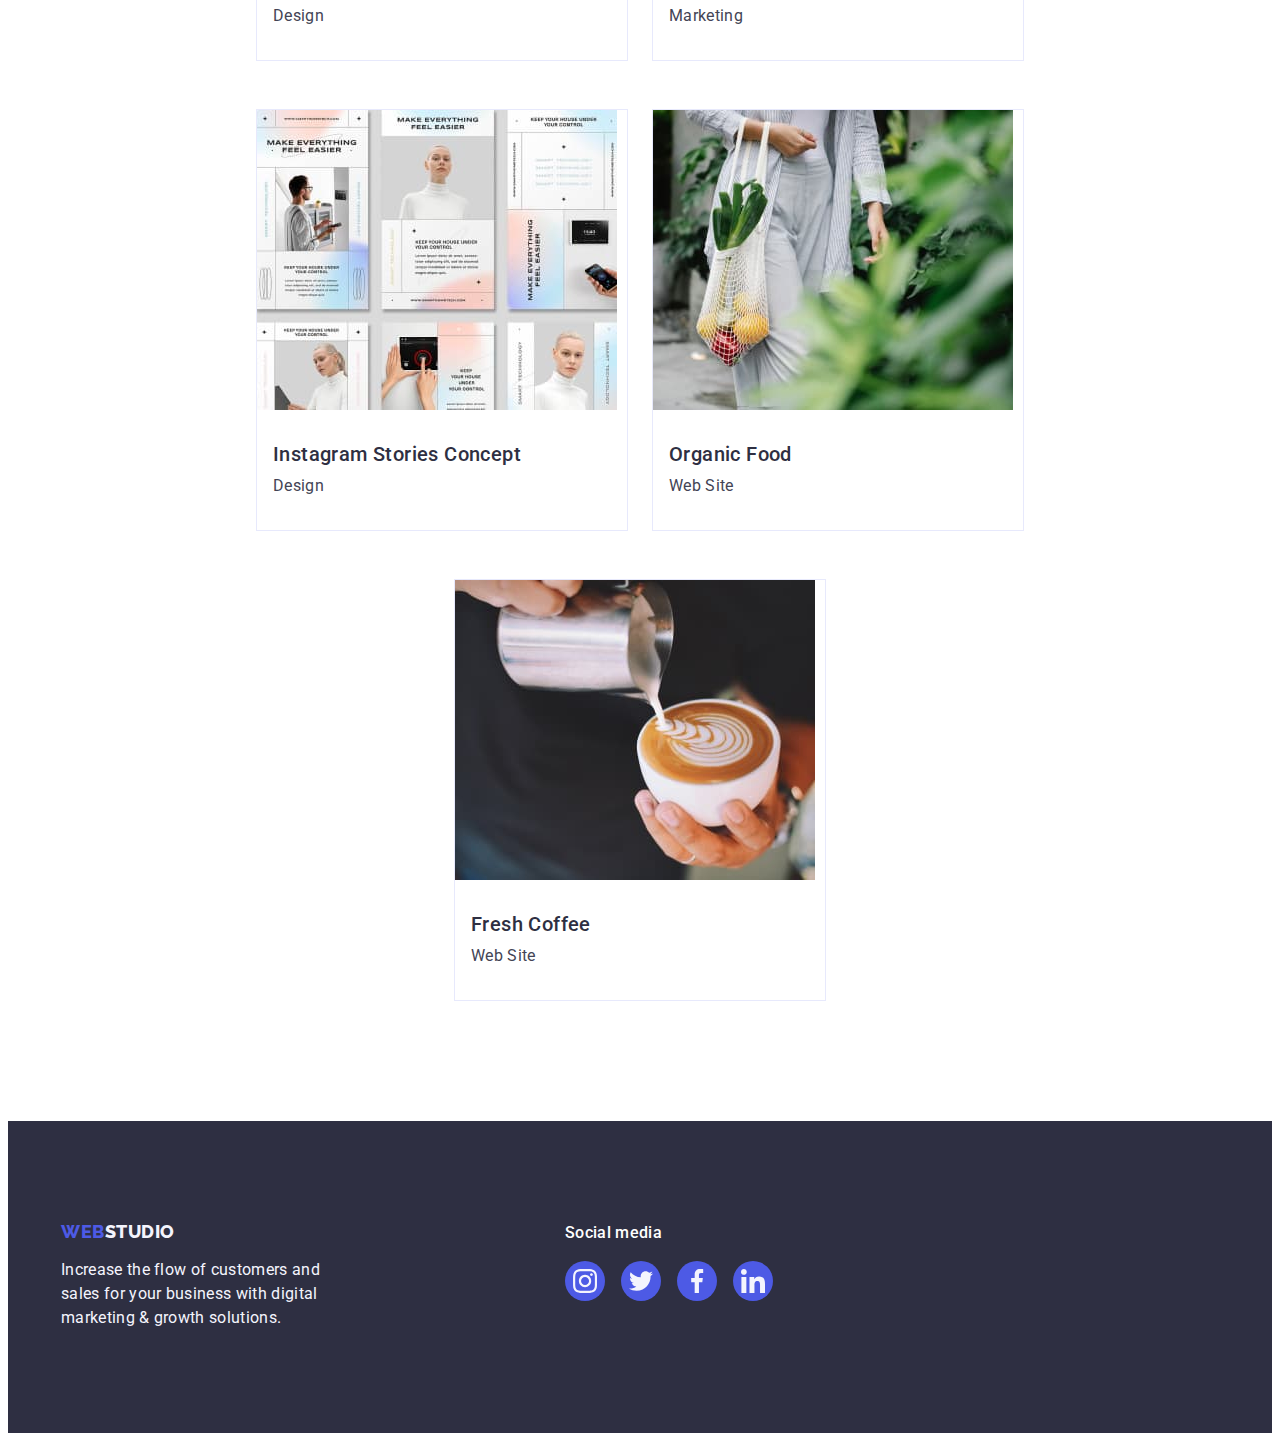
==== commit 2f7c6f93: "hw4-second" ====
--- a/portfolio.html
+++ b/portfolio.html
@@ -51,12 +51,11 @@
         <div class="container container-portfolio">
         <h1 class="visually-hidden">Empty</h1>
         <ul class="list list-item-button">
-          <li class="list-button"><button class="btn button-filter" type="button">All</button></li>
-          <li class="list-button"><button class="btn button-filter" type="button">Web Site</button></li>
-          <li class="list-button"><button class="btn button-filter" type="button">App</button></li>
-          <li class="list-button"><button class="btn button-filter" type="button">Design</button></li>
-          <li class="list-button">
-            <button class="btn button-filter" type="button">Marketing</button>
+          <li><button class="btn button-filter" type="button">All</button></li>
+          <li><button class="btn button-filter" type="button">Web Site</button></li>
+          <li><button class="btn button-filter" type="button">App</button></li>
+          <li><button class="btn button-filter" type="button">Design</button></li>
+          <li><button class="btn button-filter" type="button">Marketing</button>
           </li>
         </ul>
 
@@ -64,7 +63,7 @@
 
         <ul class="list list-item-portfolio">
           <li class="list-box-portfolio">
-            <a class="link" href="">
+            <a class="link link-portfolio" href="">
                <div class="portfolio-wrapper">
                 <img 
                 src="./images/Port1.jpg"
@@ -72,22 +71,18 @@
                 width="360"
                 height="300"
               />
-                <div class="overlay">
-                 <p class="overlay-text">
-                  14 Stylish and User-Friendly App Design Concepts · Task Manager App · Calorie Tracker App · Exotic Fruit Ecommerce App ·
-                  Cloud Storage App
-                 </p>
-                </div>
+                
+                 <p class="overlay overlay-text">14 Stylish and User-Friendly App Design Concepts · Task Manager App · Calorie Tracker App · Exotic Fruit Ecommerce App · Cloud Storage App</p>
+                
                </div>
               <div class="portfolio-mark">
               <h2 class="portfolio-title">Banking App Interface Concept</h2>
               <p class="portfolio-title-text">App</p>
             </div>
-            </a
-            >
-          </li>
-          <li class="list-box-portfolio">
-            <a class="link" href="">
+            </a>
+          </li>
+          <li class="list-box-portfolio">
+            <a class="link link-portfolio" href="">
               <div class="portfolio-wrapper">
               <img
                 src="./images/Port2.jpg"
@@ -95,13 +90,8 @@
                 width="360"
                 height="300"
               />
-              <div class="overlay">
-                <p class="overlay-text">
-                  14 Stylish and User-Friendly App Design Concepts · Task Manager App · Calorie Tracker App · Exotic Fruit Ecommerce
-                  App ·
-                  Cloud Storage App
-                </p>
-              </div>
+                <p class="overlay overlay-text">14 Stylish and User-Friendly App Design Concepts · Task Manager App · Calorie Tracker App · Exotic Fruit Ecommerce App · Cloud Storage App</p>
+              
               </div>
               <div class="portfolio-mark">
               <h2 class="portfolio-title">Cashless Payment</h2>
@@ -109,7 +99,7 @@
             >
           </li>
           <li class="list-box-portfolio">
-            <a class="link" href="">
+            <a class="link link-portfolio" href="">
               <div class="portfolio-wrapper">
               <img
                 src="./images/Port3.jpg"
@@ -117,13 +107,9 @@
                 width="360"
                 height="300"
               />
-              <div class="overlay">
-                <p class="overlay-text">
-                  14 Stylish and User-Friendly App Design Concepts · Task Manager App · Calorie Tracker App · Exotic Fruit Ecommerce
-                  App ·
-                  Cloud Storage App
-                </p>
-              </div>
+              
+                <p class="overlay overlay-text">14 Stylish and User-Friendly App Design Concepts · Task Manager App · Calorie Tracker App · Exotic Fruit Ecommerce App · Cloud Storage App</p>
+              
               </div>
               <div class="portfolio-mark">
               <h2 class="portfolio-title">Meditation App</h2>
@@ -131,7 +117,7 @@
             >
           </li>
           <li class="list-box-portfolio">
-            <a class="link" href="">
+            <a class="link link-portfolio" href="">
               <div class="portfolio-wrapper">
               <img
                 src="./images/Port4.jpg"
@@ -139,13 +125,9 @@
                 width="360"
                 height="300"
               />
-              <div class="overlay">
-                <p class="overlay-text">
-                  14 Stylish and User-Friendly App Design Concepts · Task Manager App · Calorie Tracker App · Exotic Fruit Ecommerce
-                  App ·
-                  Cloud Storage App
-                </p>
-              </div>
+              
+                <p class="overlay overlay-text">14 Stylish and User-Friendly App Design Concepts · Task Manager App · Calorie Tracker App · Exotic Fruit Ecommerce App · Cloud Storage App</p>
+              
               </div>
               <div class="portfolio-mark">
               <h2 class="portfolio-title">Taxi Service</h2>
@@ -153,7 +135,7 @@
             >
           </li>
           <li class="list-box-portfolio">
-            <a class="link" href="">
+            <a class="link link-portfolio" href="">
               <div class="portfolio-wrapper">
               <img
                 src="./images/Port5.jpg"
@@ -161,13 +143,9 @@
                 width="360"
                 height="300"
               />
-              <div class="overlay">
-                <p class="overlay-text">
-                  14 Stylish and User-Friendly App Design Concepts · Task Manager App · Calorie Tracker App · Exotic Fruit Ecommerce
-                  App ·
-                  Cloud Storage App
-                </p>
-              </div>
+              
+                <p class="overlay overlay-text">14 Stylish and User-Friendly App Design Concepts · Task Manager App · Calorie Tracker App · Exotic Fruit Ecommerce App · Cloud Storage App</p>
+              
               </div>
               <div class="portfolio-mark">
               <h2 class="portfolio-title">Screen Illustrations</h2>
@@ -175,7 +153,7 @@
             >
           </li>
           <li class="list-box-portfolio">
-            <a class="link" href="">
+            <a class="link link-portfolio" href="">
               <div class="portfolio-wrapper">
               <img
                 src="./images/Port6.jpg"
@@ -183,13 +161,8 @@
                 width="360"
                 height="300"
               />
-              <div class="overlay">
-                <p class="overlay-text">
-                  14 Stylish and User-Friendly App Design Concepts · Task Manager App · Calorie Tracker App · Exotic Fruit Ecommerce
-                  App ·
-                  Cloud Storage App
-                </p>
-              </div>
+                <p class="overlay overlay-text">14 Stylish and User-Friendly App Design Concepts · Task Manager App · Calorie Tracker App · Exotic Fruit Ecommerce App · Cloud Storage App</p>
+              
               </div>
               <div class="portfolio-mark">
               <h2 class="portfolio-title">Online Courses</h2>
@@ -197,7 +170,7 @@
             >
           </li>
           <li class="list-box-portfolio">
-            <a class="link" href="">
+            <a class="link link-portfolio" href="">
               <div class="portfolio-wrapper">
               <img
                 src="./images/Port7.jpg"
@@ -205,21 +178,15 @@
                 width="360"
                 height="300"
               />
-              <div class="overlay">
-                <p class="overlay-text">
-                  14 Stylish and User-Friendly App Design Concepts · Task Manager App · Calorie Tracker App · Exotic Fruit Ecommerce
-                  App ·
-                  Cloud Storage App
-                </p>
-              </div>
+                <p class="overlay overlay-text">14 Stylish and User-Friendly App Design Concepts · Task Manager App · Calorie Tracker App · Exotic Fruit Ecommerce App · Cloud Storage App</p>
+              
               </div>
               <div class="portfolio-mark">
               <h2 class="portfolio-title">Instagram Stories Concept</h2>
-              <p class="portfolio-title-text">Design</p></div></a
-            >
-          </li>
-          <li class="list-box-portfolio">
-            <a class="link" href="">
+              <p class="portfolio-title-text">Design</p></div></a>
+          </li>
+          <li class="list-box-portfolio">
+            <a class="link link-portfolio" href="">
               <div class="portfolio-wrapper">
               <img
                 src="./images/Port8.jpg"
@@ -227,13 +194,8 @@
                 width="360"
                 height="300"
               />
-              <div class="overlay">
-                <p class="overlay-text">
-                  14 Stylish and User-Friendly App Design Concepts · Task Manager App · Calorie Tracker App · Exotic Fruit Ecommerce
-                  App ·
-                  Cloud Storage App
-                </p>
-              </div>
+              
+                <p class="overlay overlay-text">14 Stylish and User-Friendly App Design Concepts · Task Manager App · Calorie Tracker App · Exotic Fruit Ecommerce App · Cloud Storage App</p>
               </div>
               <div class="portfolio-mark">
               <h2 class="portfolio-title">Organic Food</h2>
@@ -241,7 +203,7 @@
             >
           </li>
           <li class="list-box-portfolio">
-            <a class="link" href="">
+            <a class="link link-portfolio" href="">
               <div class="portfolio-wrapper">
               <img
                 src="./images/Port9.jpg"
@@ -249,13 +211,7 @@
                 width="360"
                 height="300"
               />
-              <div class="overlay">
-                <p class="overlay-text">
-                  14 Stylish and User-Friendly App Design Concepts · Task Manager App · Calorie Tracker App · Exotic Fruit Ecommerce
-                  App ·
-                  Cloud Storage App
-                </p>
-              </div>
+                <p class="overlay overlay-text">14 Stylish and User-Friendly App Design Concepts · Task Manager App · Calorie Tracker App · Exotic Fruit Ecommerce App · Cloud Storage App</p>
               </div>
               <div class="portfolio-mark">
               <h2 class="portfolio-title">Fresh Coffee</h2>
@@ -280,25 +236,29 @@
         <div class="footer">
           <p class="footer-text-social">Social media</p>
           <ul class="list list-footer">
-            <li class="social-item-footer">
-              <svg class="social-icon" width="24" height="24">
-                <use href="./images/icons.svg#icon-instagram"></use>
-              </svg>
-            </li>
-            <li class="social-item-footer">
-              <svg class="social-icon" width="24" height="24">
-                <use href="./images/icons.svg#icon-twitter"></use>
-              </svg>
-            </li>
-            <li class="social-item-footer">
-              <svg class="social-icon" width="24" height="24">
-                <use href="./images/icons.svg#icon-facebook"></use>
-              </svg>
-            </li>
-            <li class="social-item-footer">
-              <svg class="social-icon" width="24" height="24">
-                <use href="./images/icons.svg#icon-linkedin"></use>
-              </svg>
+            <li>
+              <a class="social-item-footer" href="">
+                <svg class="social-icon" width="24" height="24">
+                  <use href="./images/icons.svg#icon-instagram"></use>
+                </svg></a>
+            </li>
+            <li>
+              <a class="social-item-footer" href="">
+                <svg class="social-icon" width="24" height="24">
+                  <use href="./images/icons.svg#icon-twitter"></use>
+                </svg></a>
+            </li>
+            <li>
+              <a class="social-item-footer" href="">
+                <svg class="social-icon" width="24" height="24">
+                  <use href="./images/icons.svg#icon-facebook"></use>
+                </svg></a>
+            </li>
+            <li>
+              <a class="social-item-footer" href="">
+                <svg class="social-icon" width="24" height="24">
+                  <use href="./images/icons.svg#icon-linkedin"></use>
+                </svg></a>
             </li>
           </ul>
         </div>
--- a/css/styles.css
+++ b/css/styles.css
@@ -68,6 +68,9 @@
 
 .section-header {
     border-bottom: 1px solid #e7e9fc;
+    box-shadow: 0px 2px 1px rgba(46, 47, 66, 0.08),
+        0px 1px 1px rgba(46, 47, 66, 0.16),
+        0px 1px 6px rgba(46, 47, 66, 0.08);
 }
 .header-container {
     display: flex;
@@ -150,7 +153,7 @@
     gap: 40px;
 }
 .list-text {
-    position: relative;
+    /* position: relative; */
     font-weight: 500;
     font-size: 16px;
     line-height: 1.5;
@@ -158,13 +161,11 @@
     color: var(--color-brend-durck);
 }
 .link-nav {
+    position: relative;
     display: block;
     padding: 24px 0;
     color: var(--color-brend-durck);
-    transition-property: color;
-    transition-duration: 250ms;
-    transition-timing-function: cubic-bezier(0.4, 0, 0.2, 1);
-    transition-delay: 0;
+    transition: color 250ms cubic-bezier(0.4, 0, 0.2, 1);
 }
 
 .link-nav::after {
@@ -175,24 +176,18 @@
     border-radius: 2px;
     background-color: transparent;
     position: absolute;
-    bottom: 0;
+    bottom: -1;
     left: 0;
-    transition-property: background-color;
-    transition-duration: 250ms;
-    transition-timing-function: cubic-bezier(0.4, 0, 0.2, 1);
-    transition-delay: 0;
+    transition: background-color 250ms cubic-bezier(0.4, 0, 0.2, 1);
 }
 .link-nav:hover::after,
 .link-nav:focus::after,
 .link-nav:active::after {
-    background-color: var(--color-logo);
+    background-color: #404bbf;
 }
 
 .list-address {
-    transition-property: color;
-    transition-duration: 250ms;
-    transition-timing-function: cubic-bezier(0.4, 0, 0.2, 1);
-    transition-delay: 0;
+    transition: color 250ms cubic-bezier(0.4, 0, 0.2, 1);
     font-size: 16px;
     line-height: 1.5;
     letter-spacing: 0.02em;
@@ -218,14 +213,13 @@
 .section-first {
     padding: 188px 0;
     background-color: var(--color-brend-durck);
-    background-image: linear-gradient(var(--color-gray), var(--color-gray) ), url('../images/people-office\ 1.jpg');
+    background-image: linear-gradient(rgba(46, 47, 66, 0.7), rgba(46, 47, 66, 0.7)), url('../images/people-office\ 1.jpg');
     background-repeat: no-repeat;
     background-position: center;
     background-size: cover;
 }
 .main-box {
     display: block;
- 
     justify-content: center;
 }
 
@@ -254,10 +248,7 @@
     padding: 16px 32px;  
     margin: 0 auto;
     box-shadow: 0px 4px 4px 0px rgba(0, 0, 0, 0.15);
-    transition-property: color;
-    transition-duration: 250ms;
-    transition-timing-function: cubic-bezier(0.4, 0, 0.2, 1);
-    transition-delay: 0;
+    transition: background-color 250ms cubic-bezier(0.4, 0, 0.2, 1);
      
 }
 
@@ -396,10 +387,7 @@
     height: 40px;
     border-radius: 50%;
     background-color: #4D5AE5;
-    transition-property: background-color;
-    transition-duration: 250ms;
-    transition-timing-function: cubic-bezier(0.4, 0, 0.2, 1);
-    transition-delay: 0;
+    transition: background-color 250ms cubic-bezier(0.4, 0, 0.2, 1);
 }
 .our-team-text {
     text-align: center;
@@ -458,13 +446,14 @@
 }
 .container-footer {
     display: flex;
+    align-items: baseline;
     justify-content: left;
-    align-items: center;
     gap: 120px;
 }
  
 .footer {    
-    display: block;   
+    display: block;  
+    margin-right: 120px;
 }
 
 .logo-footer {
@@ -476,6 +465,7 @@
      color: #f4f4fd;
  }
  .list-footer {
+    gap: 16px;
     margin-bottom: 32px;
  }
 
@@ -532,10 +522,10 @@
     background-color: var(--color-brend-light);
     color: var(--color-brend);
     border-color:  var(--color-border);
-    transition-property: color, background, border-color;
-    transition-duration: 250ms;
-    transition-timing-function: cubic-bezier(0.4, 0, 0.2, 1);
-    transition-delay: 0;
+    transition: color 250ms cubic-bezier(0.4, 0, 0.2, 1),
+        background-color 250ms cubic-bezier(0.4, 0, 0.2, 1),
+        border-color 250ms cubic-bezier(0.4, 0, 0.2, 1),
+        box-shadow 250ms cubic-bezier(0.4, 0, 0.2, 1);
     
 }
 .list-item-button {
@@ -557,26 +547,34 @@
     background: var(--OCEAN, #404BBF);
     color: #FFFFFF;
     border-color: transparent;
+    box-shadow: 0px 2px 2px 0px rgba(0, 0, 0, 0.12), 0px 2px 1px 0px rgba(0, 0, 0, 0.08), 0px 3px 1px 0px rgba(0, 0, 0, 0.10);
 }
 
                /* LIST PORTFOLIO */
 
 
 .list-box-portfolio {
-    display: block;
+    /* display: block; */
     justify-content: center;
-    padding-bottom: 32px;
+    /* padding-bottom: 32px; */
     width: calc((100% - 24px * 2) / 3);
     border: 1px solid var(--color-border);
-
+    transition: box-shadow 250ms cubic-bezier(0.4, 0, 0.2, 1);
+
+    
+}
+
+.link-portfolio {
+    display: block;
+    padding-bottom: 32px;
     transition-property: border-color, box-shadow;
     transition-duration: 250ms;
     transition-timing-function: cubic-bezier(0.4, 0, 0.2, 1);
     transition-delay: 0;
 }
 
-.list-box-portfolio:hover,
-.list-box-portfolio:focus {
+.link-portfolio:hover,
+.link-portfolio:focus {
     border-color: var(--color-brend-light);
     box-shadow: 0px 2px 1px 0px rgba(46, 47, 66, 0.08), 0px 1px 1px 0px rgba(46, 47, 66, 0.16), 0px 1px 6px 0px rgba(46, 47, 66, 0.08);
 }
@@ -606,8 +604,6 @@
 
     background: var(--color-brend);
     padding: 40px 32px;
-
-
 }
 
 .overlay-text {
@@ -660,7 +656,7 @@
    width: 100%;
    height: 100%;
    background-color: rgba(46, 47, 66, 0.40);
-   transition: opacity 400ms linear, visibility 400ms linear;
+   transition: opacity 250ms cubic-bezier(0.4, 0, 0.2, 1), visibility 250ms cubic-bezier(0.4, 0, 0.2, 1);
    
 }
 .backdrop.is-hidden {
@@ -674,16 +670,16 @@
     position: absolute;
     top: 50%;
     left: 50%;
-    transform: translateX(-50%) translateY(-50%) scale(1);
+    transform:translate(-50%, -50%) scale(1);
     width: 408px;
     min-height: 584px;
     flex-shrink: 0;
     border-radius: 4px;
     background-color: var(--color-modal-window);
-    transition-property: transform;
-    transition-duration: 250ms;
-    transition-timing-function: cubic-bezier(0.4, 0, 0.2, 1);
-    transition-delay: 400ms;
+    transition: transform 250ms cubic-bezier(0.4, 0, 0.2, 1);
+    box-shadow: 0px 1px 1px rgba(0, 0, 0, 0.14),
+        0px 1px 3px rgba(0, 0, 0, 0.12),
+        0px 2px 1px rgba(0, 0, 0, 0.2);
     
 
 }
@@ -700,16 +696,22 @@
    justify-content: center;
    align-items: center;
    padding: 0;
-   background-color: transparent;
+   background-color: #e7e9fc;
+   border: 1px solid rgba(0, 0, 0, 0.1);
+   cursor: pointer;
    width: 24px;
    height: 24px;
-   border: none;
    border-radius: 50%;
-
-
-}
-
+   transition: background-color 250ms cubic-bezier(0.4, 0, 0.2, 1),
+        border 250ms cubic-bezier(0.4, 0, 0.2, 1);
+}
+.modal-btn:hover,
+.modal-btn:focus {
+    background-color: #404bbf;
+    border: none;
+    fill: #ffffff
+ }
 .modal-btn-icon {
-
+    transition: fill 250ms cubic-bezier(0.4, 0, 0.2, 1);
 }
     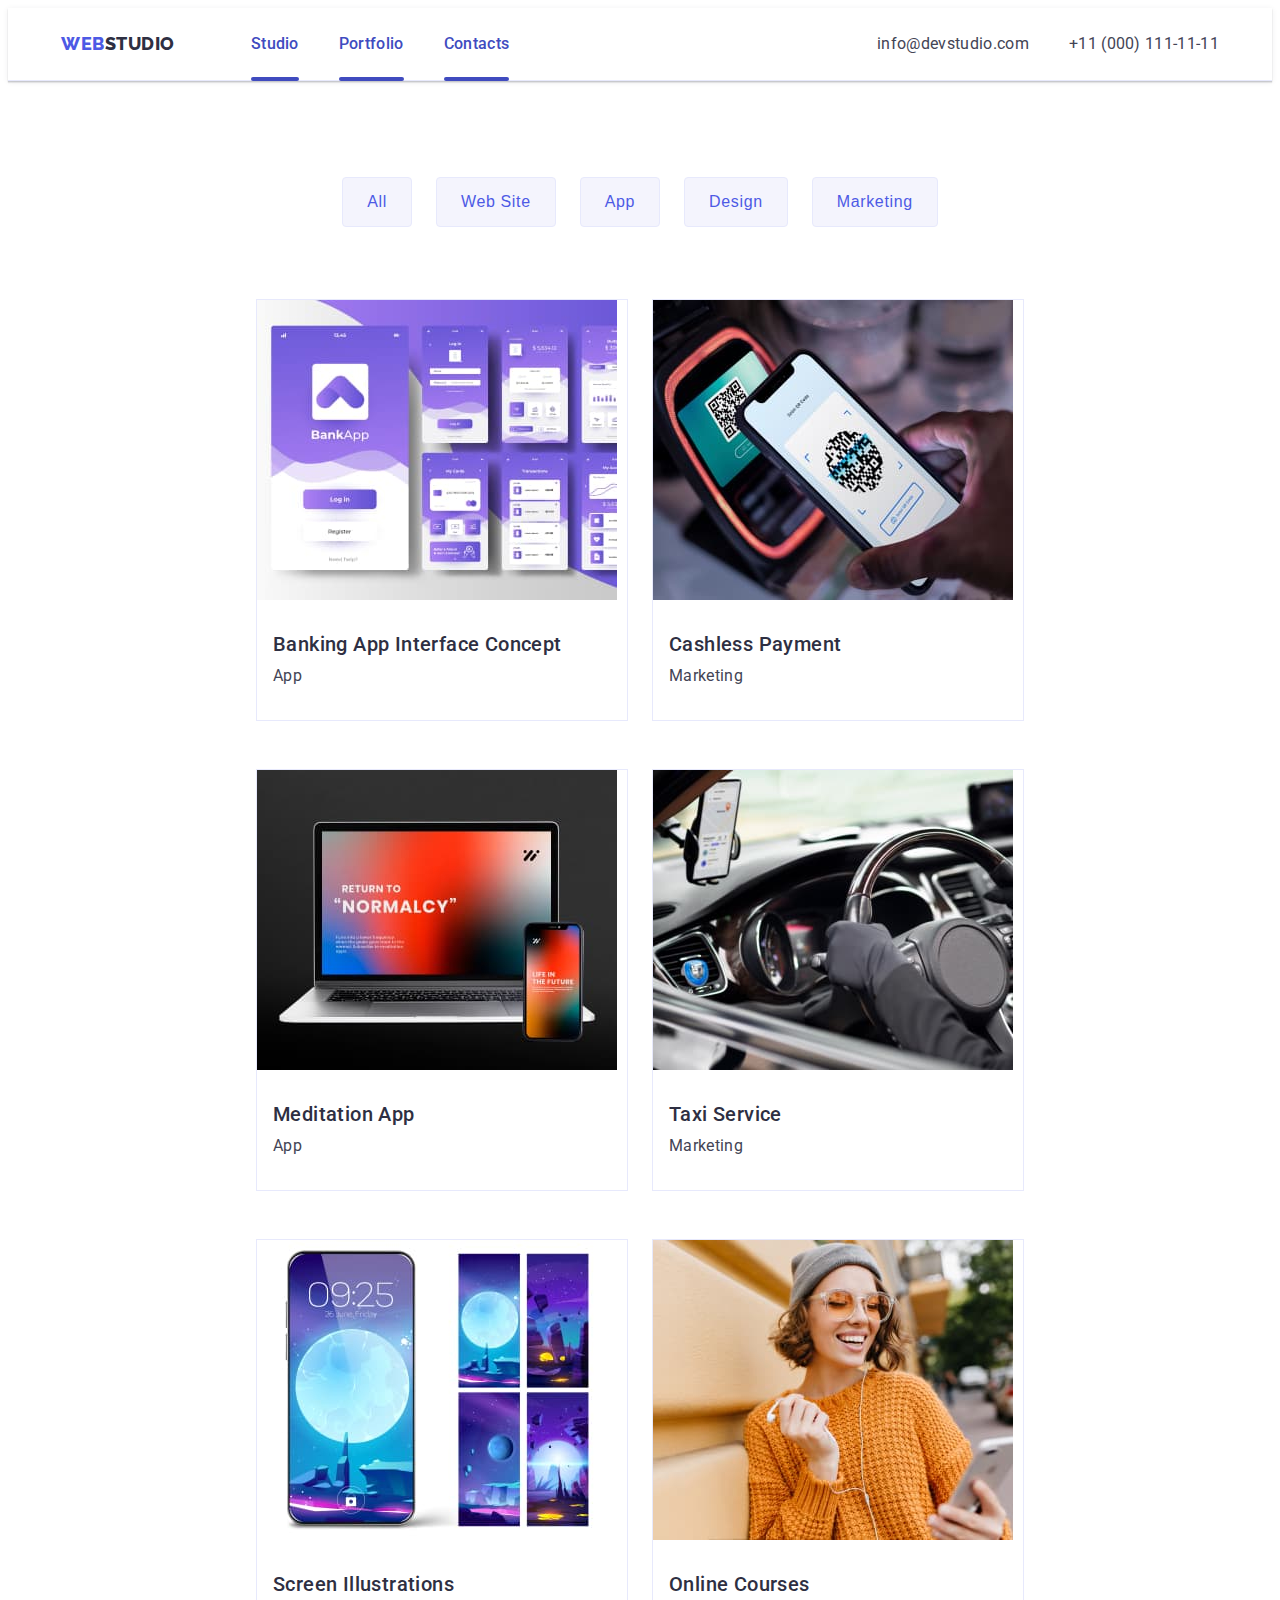
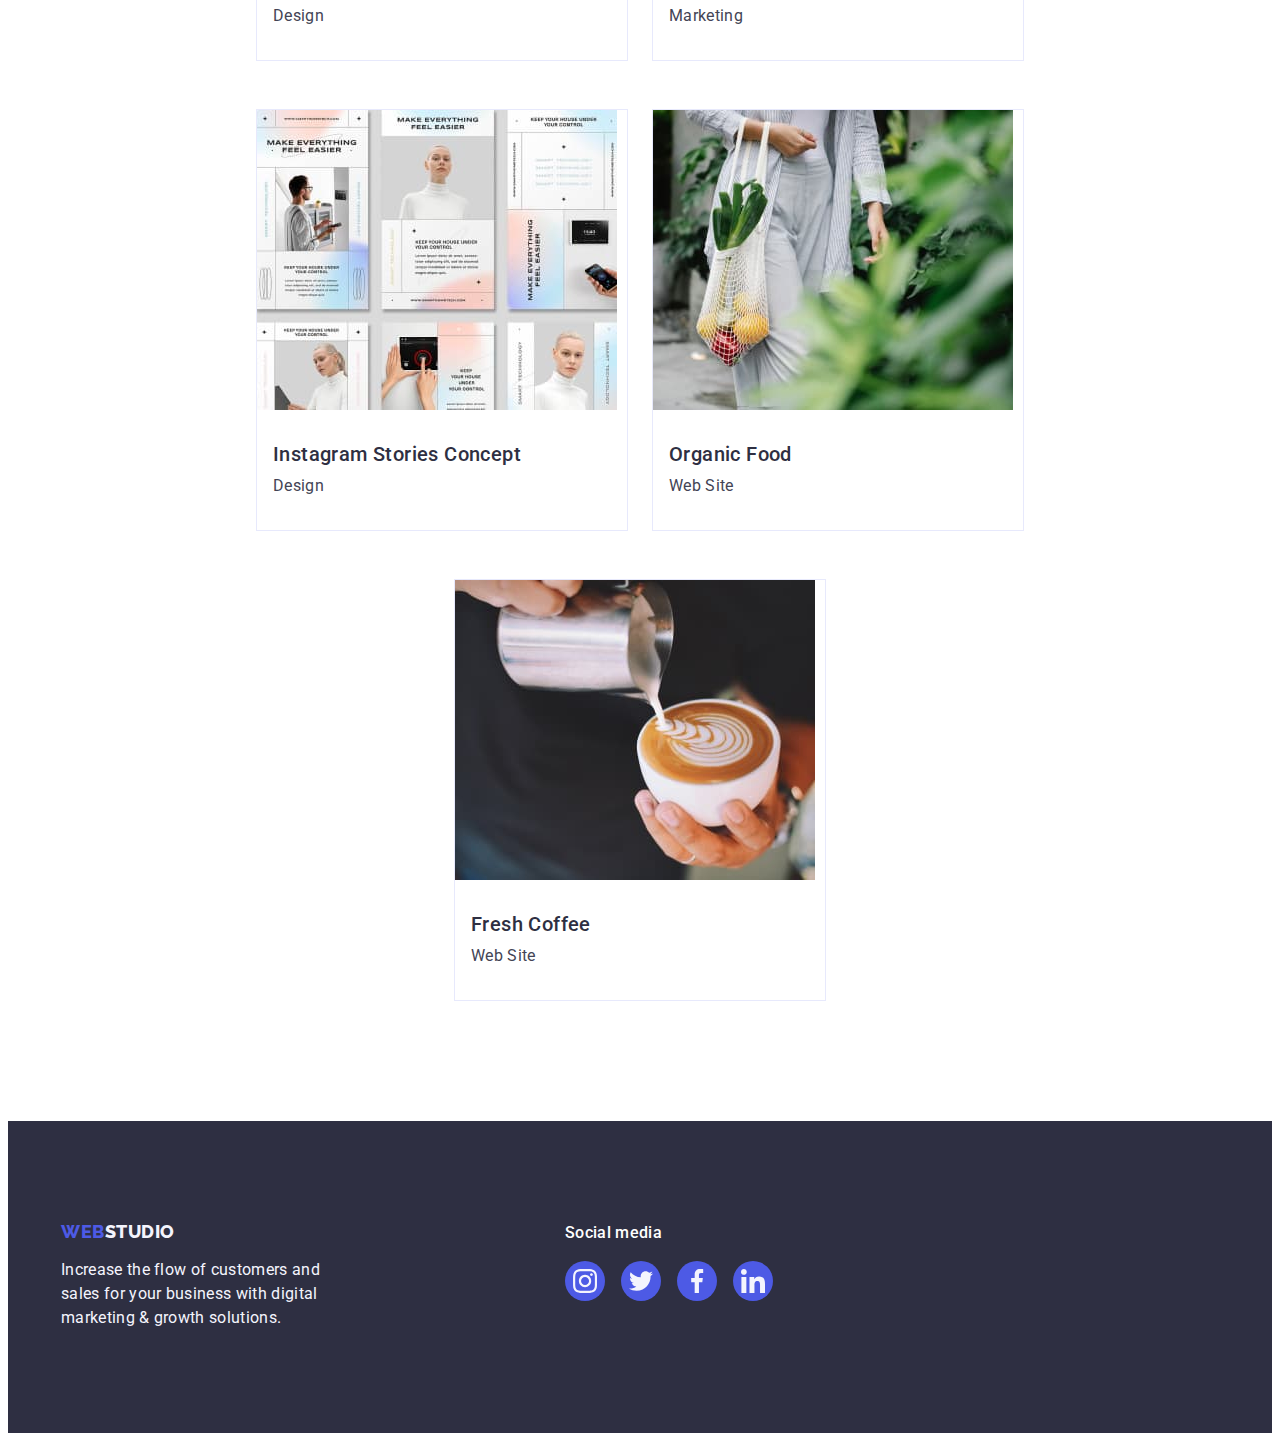
==== commit f20ab49f: "hw4-with quastions" ====
--- a/portfolio.html
+++ b/portfolio.html
@@ -236,25 +236,25 @@
         <div class="footer">
           <p class="footer-text-social">Social media</p>
           <ul class="list list-footer">
-            <li>
+            <li class="social-item">
               <a class="social-item-footer" href="">
                 <svg class="social-icon" width="24" height="24">
                   <use href="./images/icons.svg#icon-instagram"></use>
                 </svg></a>
             </li>
-            <li>
+            <li class="social-item">
               <a class="social-item-footer" href="">
                 <svg class="social-icon" width="24" height="24">
                   <use href="./images/icons.svg#icon-twitter"></use>
                 </svg></a>
             </li>
-            <li>
+            <li class="social-item">
               <a class="social-item-footer" href="">
                 <svg class="social-icon" width="24" height="24">
                   <use href="./images/icons.svg#icon-facebook"></use>
                 </svg></a>
             </li>
-            <li>
+            <li class="social-item">
               <a class="social-item-footer" href="">
                 <svg class="social-icon" width="24" height="24">
                   <use href="./images/icons.svg#icon-linkedin"></use>
--- a/css/styles.css
+++ b/css/styles.css
@@ -164,7 +164,7 @@
     position: relative;
     display: block;
     padding: 24px 0;
-    color: var(--color-brend-durck);
+    color: #404bbf;
     transition: color 250ms cubic-bezier(0.4, 0, 0.2, 1);
 }
 
@@ -174,9 +174,9 @@
     width: 100%;
     height: 4px;
     border-radius: 2px;
-    background-color: transparent;
+    background-color: #404bbf;
     position: absolute;
-    bottom: -1;
+    bottom: -1px;
     left: 0;
     transition: background-color 250ms cubic-bezier(0.4, 0, 0.2, 1);
 }
@@ -187,7 +187,7 @@
 }
 
 .list-address {
-    transition: color 250ms cubic-bezier(0.4, 0, 0.2, 1);
+    
     font-size: 16px;
     line-height: 1.5;
     letter-spacing: 0.02em;
@@ -196,6 +196,7 @@
     display: block;
     padding: 24px 0px;
     color: var(--color);
+    transition: color 250ms cubic-bezier(0.4, 0, 0.2, 1);
 }
 
 .link-address:hover, 
@@ -380,13 +381,22 @@
 
 }
 .social-item {
+    
+    
+    width: 40px;
+    height: 40px;
+    
+    
+    
+}
+.social-item-link {
     display: flex;
     justify-content: center;
     align-items: center;
-    width: 40px;
-    height: 40px;
+    width: 100%;
+    height: 100%;
     border-radius: 50%;
-    background-color: #4D5AE5;
+    background-color: var(--color-brend);
     transition: background-color 250ms cubic-bezier(0.4, 0, 0.2, 1);
 }
 .our-team-text {
@@ -400,8 +410,8 @@
 .social-icon {
    fill: var(--color-brend-light)   
 }
-.social-item:hover,
-.social-item:focus{
+.social-item-link:hover,
+.social-item-link:focus{
     background-color: var(--color-logo);
 }
 
@@ -567,6 +577,7 @@
 .link-portfolio {
     display: block;
     padding-bottom: 32px;
+    transition: box-shadow 250ms cubic-bezier(0.4, 0, 0.2, 1);
     transition-property: border-color, box-shadow;
     transition-duration: 250ms;
     transition-timing-function: cubic-bezier(0.4, 0, 0.2, 1);
@@ -613,6 +624,10 @@
     line-height: 1.5;
     letter-spacing: 0.02em;
 }
+/* .link.portfolio-title-text:hover,
+.link.overlay-text:focus {
+    transform: translateY(0%);
+} */ 
  .portfolio-title {
      font-weight: 500;
      font-size: 20px;
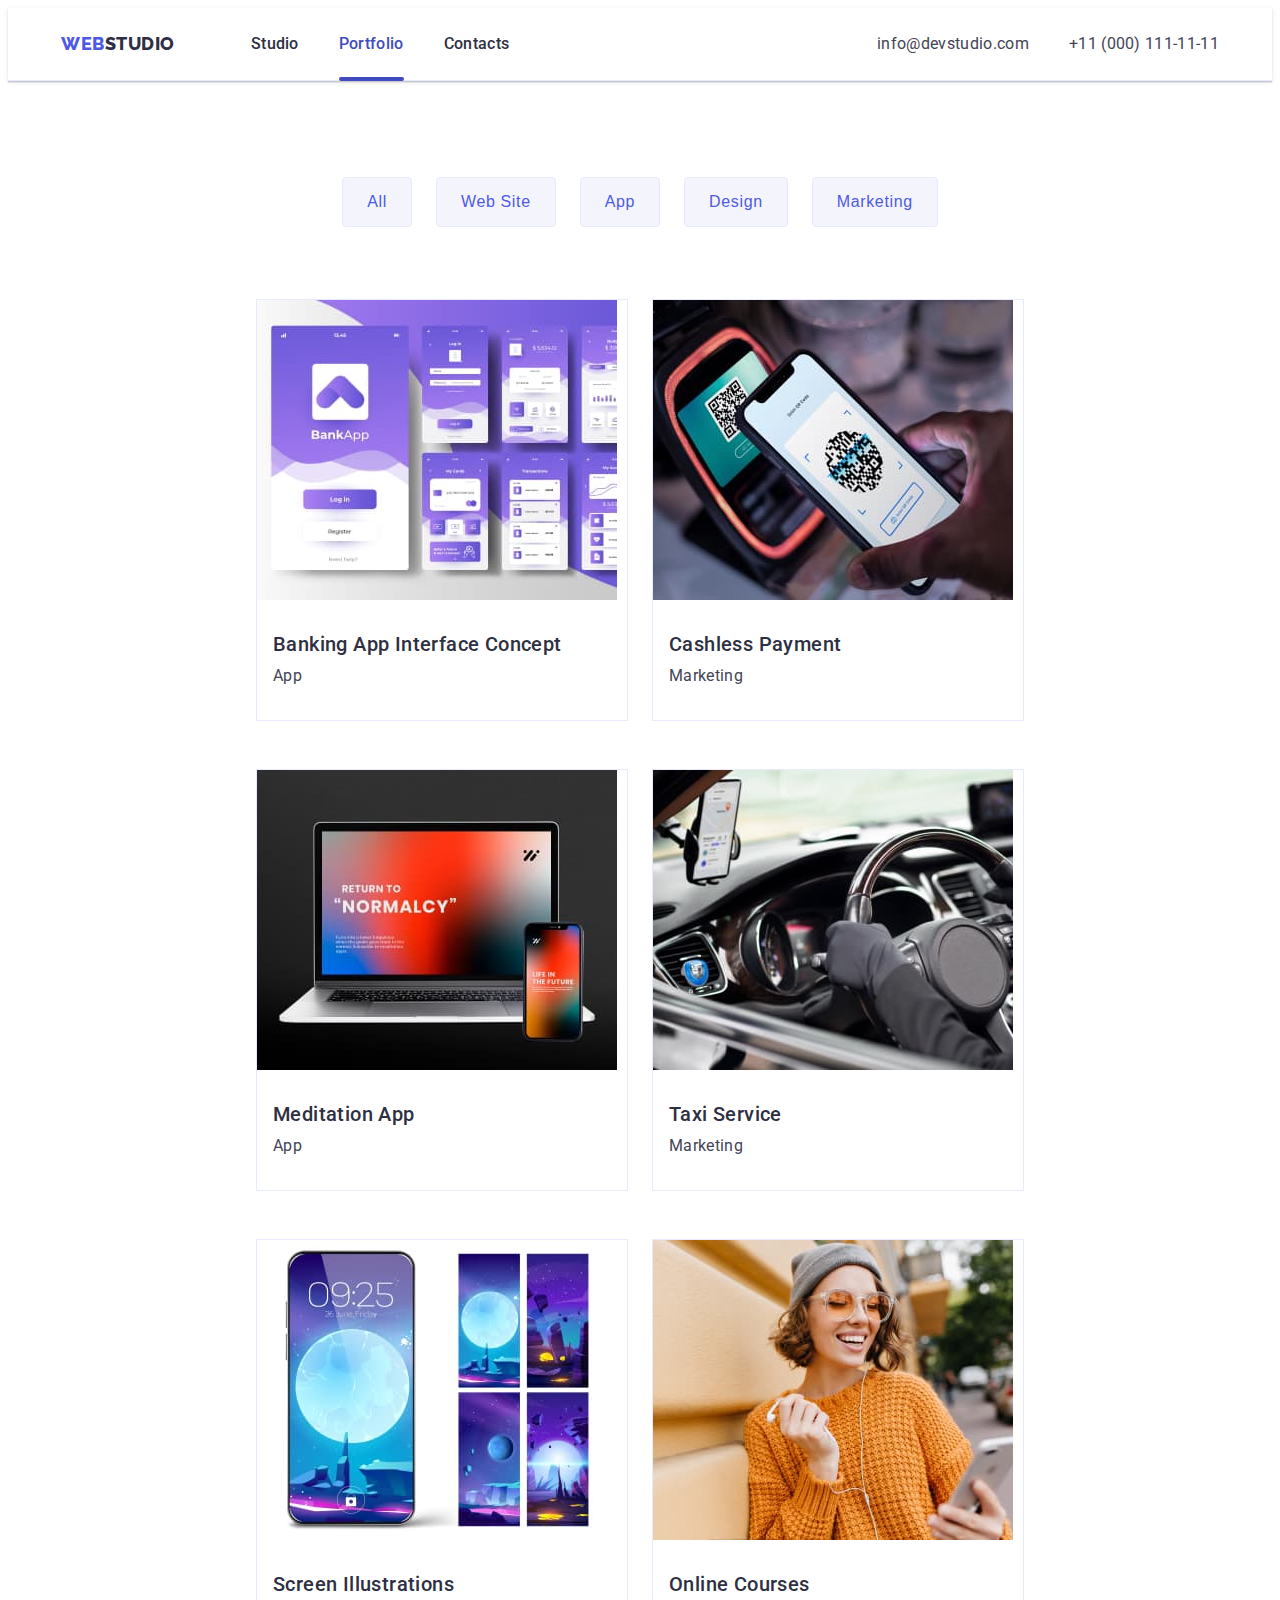
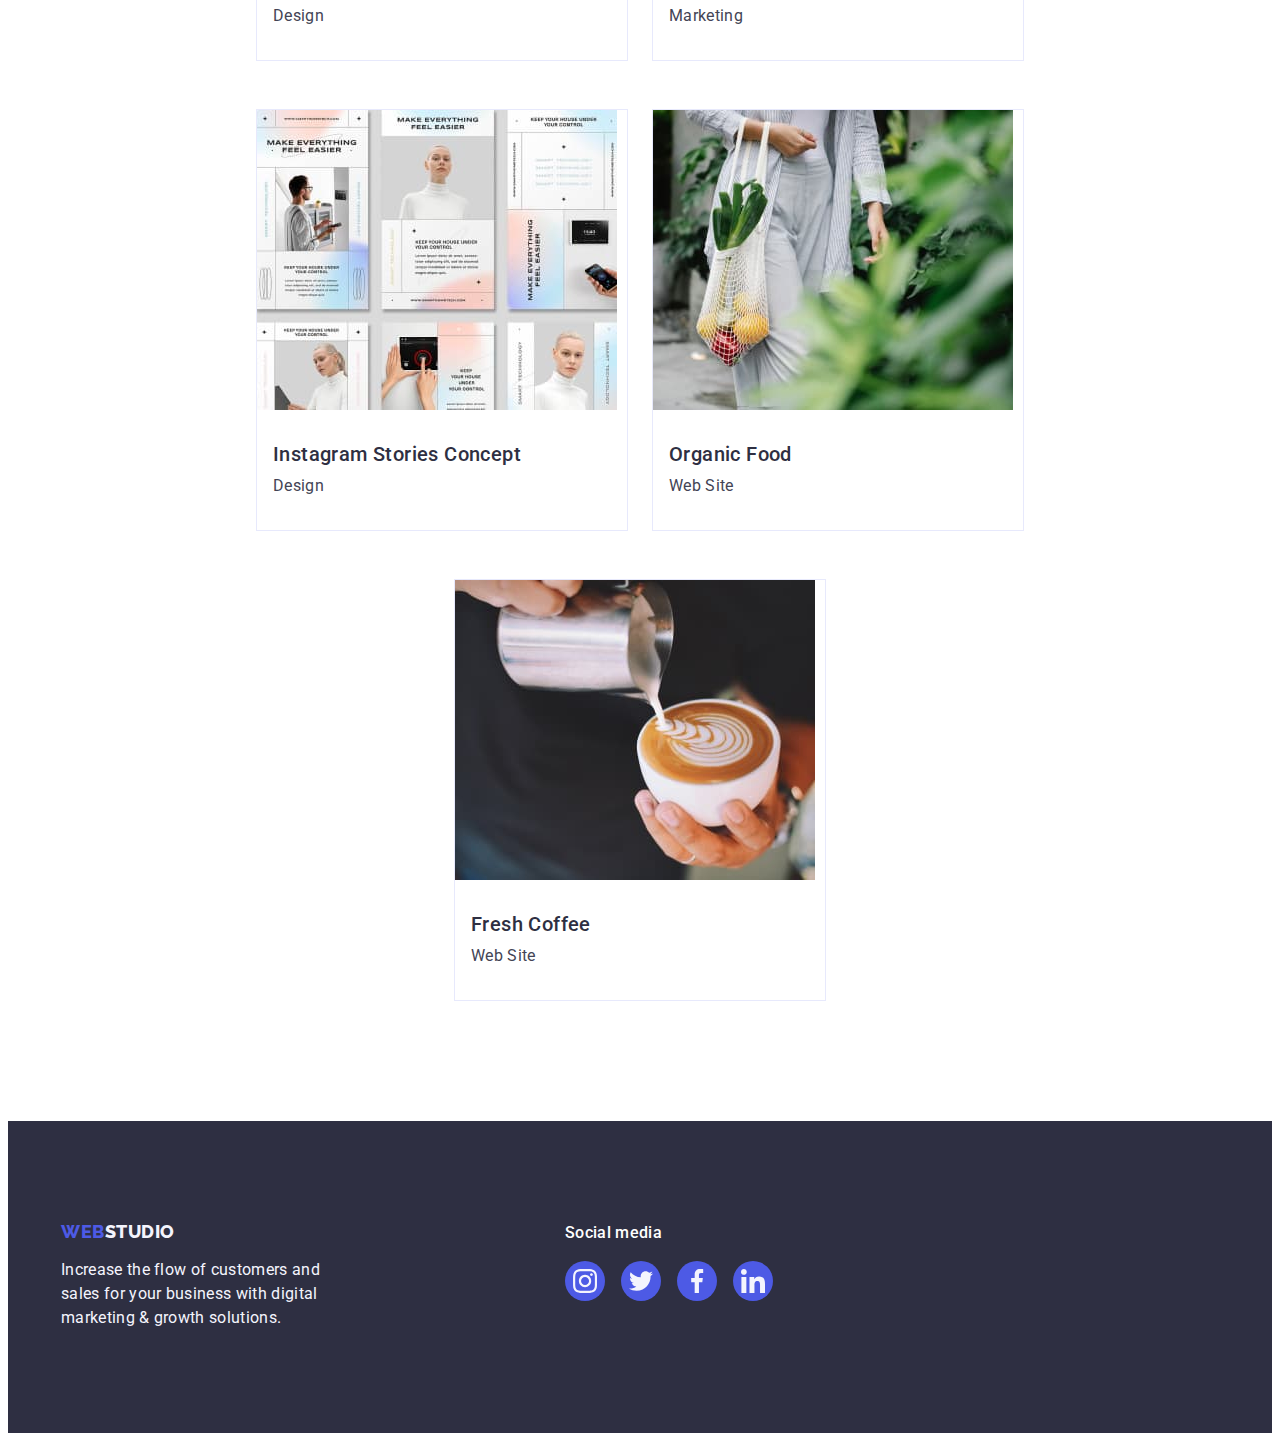
==== commit d66244ad: "finaly" ====
--- a/portfolio.html
+++ b/portfolio.html
@@ -25,7 +25,7 @@
             <a class="link link-nav" href="./index.html">Studio</a>
           </li>
           <li class="list-text">
-            <a class="link link-nav" href="./portfolio.html">Portfolio</a>
+            <a class="link link-nav corrent" href="./portfolio.html">Portfolio</a>
           </li>
           <li class="list-text"><a class="link link-nav" href="">Contacts</a></li>
         </ul>
--- a/css/styles.css
+++ b/css/styles.css
@@ -18,6 +18,7 @@
     --color-icon: #8e8f99;
     --color-sotial-footer: #31d0aa;
     --color-modal-window: #fcfcfc;
+    --color-transition: color 250ms cubic-bezier(0.4, 0, 0.2, 1);
 }
 
 h1, h2, h3, h4, h5, h6, p {
@@ -161,30 +162,32 @@
     color: var(--color-brend-durck);
 }
 .link-nav {
+    display: block;
+    padding: 24px 0;
+    color: var(--color-brend-durck);
+    transition: var(--color-transition);
+}
+.corrent {
     position: relative;
-    display: block;
-    padding: 24px 0;
-    color: #404bbf;
-    transition: color 250ms cubic-bezier(0.4, 0, 0.2, 1);
-}
-
-.link-nav::after {
-    display: block;
+    color: var(--color-logo);
+}
+.link-nav.corrent:after {
+    display: block;
+    position: absolute;
     content: "";
     width: 100%;
     height: 4px;
     border-radius: 2px;
-    background-color: #404bbf;
-    position: absolute;
     bottom: -1px;
     left: 0;
-    transition: background-color 250ms cubic-bezier(0.4, 0, 0.2, 1);
-}
-.link-nav:hover::after,
-.link-nav:focus::after,
-.link-nav:active::after {
-    background-color: #404bbf;
-}
+    background-color: var(--color-logo);
+}
+/* .active:hover:after,
+.active:hover:after,
+.active:active:after
+ {
+    background-color: var(--color-logo);
+} */
 
 .list-address {
     
@@ -198,9 +201,8 @@
     color: var(--color);
     transition: color 250ms cubic-bezier(0.4, 0, 0.2, 1);
 }
-
-.link-address:hover, 
-.link-address:hover,
+.link-nav:hover,
+.link-nav:focus,
 .link-address:focus, 
 .link-adress:focus {
     color: #404bbf;
@@ -214,7 +216,7 @@
 .section-first {
     padding: 188px 0;
     background-color: var(--color-brend-durck);
-    background-image: linear-gradient(rgba(46, 47, 66, 0.7), rgba(46, 47, 66, 0.7)), url('../images/people-office\ 1.jpg');
+    background-image: linear-gradient(rgba(46, 47, 66, 0.7), rgba(46, 47, 66, 0.7)), url(../images/people-office.jpg);
     background-repeat: no-repeat;
     background-position: center;
     background-size: cover;
@@ -430,10 +432,8 @@
     align-items: center;
     border-radius: 4px;
     border: 1px solid var(--color-icon);
-    transition-property: color, border;
-    transition-duration: 250ms;
-    transition-timing-function: cubic-bezier(0.4, 0, 0.2, 1);
-    transition-delay: 0;
+    transition:border-color 250ms cubic-bezier(0.4, 0, 0.2, 1),
+        color 250ms cubic-bezier(0.4, 0, 0.2, 1);
 }
 .costumers-icon {
     
@@ -578,18 +578,16 @@
     display: block;
     padding-bottom: 32px;
     transition: box-shadow 250ms cubic-bezier(0.4, 0, 0.2, 1);
-    transition-property: border-color, box-shadow;
-    transition-duration: 250ms;
-    transition-timing-function: cubic-bezier(0.4, 0, 0.2, 1);
-    transition-delay: 0;
 }
 
 .link-portfolio:hover,
 .link-portfolio:focus {
     border-color: var(--color-brend-light);
     box-shadow: 0px 2px 1px 0px rgba(46, 47, 66, 0.08), 0px 1px 1px 0px rgba(46, 47, 66, 0.16), 0px 1px 6px 0px rgba(46, 47, 66, 0.08);
-}
-.list-box-portfolio:hover .overlay {
+    
+}
+.link-portfolio:hover .overlay,
+.link-portfolio:focus .overlay {
     transform: translateY(0%);
 }
 .portfolio-wrapper {
@@ -602,17 +600,12 @@
 .overlay {
     position: absolute;
     transform: translateY(100%);
-    transition: transform 400ms ease;
-    
+    transition: transform 250ms cubic-bezier(0.4, 0, 0.2, 1);
     opacity: 1;
-    /* display: flex;
-    align-items: center;
-    justify-content: center; */
     top: 0;
     left: 0;
     width: 100%;
     height: 100%;
-
     background: var(--color-brend);
     padding: 40px 32px;
 }
@@ -623,11 +616,9 @@
     font-weight: 400;
     line-height: 1.5;
     letter-spacing: 0.02em;
-}
-/* .link.portfolio-title-text:hover,
-.link.overlay-text:focus {
-    transform: translateY(0%);
-} */ 
+    /* transition: transform 250ms cubic-bezier(0.4, 0, 0.2, 1); */
+}
+
  .portfolio-title {
      font-weight: 500;
      font-size: 20px;
@@ -651,7 +642,7 @@
      color: var(--color);
  }
 
-
+ 
 .we-are-title {
     font-weight: 500;
     font-size: 20px;
@@ -672,13 +663,12 @@
    height: 100%;
    background-color: rgba(46, 47, 66, 0.40);
    transition: opacity 250ms cubic-bezier(0.4, 0, 0.2, 1), visibility 250ms cubic-bezier(0.4, 0, 0.2, 1);
-   
 }
 .backdrop.is-hidden {
     opacity: 0;
     pointer-events: none;
     visibility: hidden;
-    transition-delay: 400ms;
+   
 }
 
 .modal {
